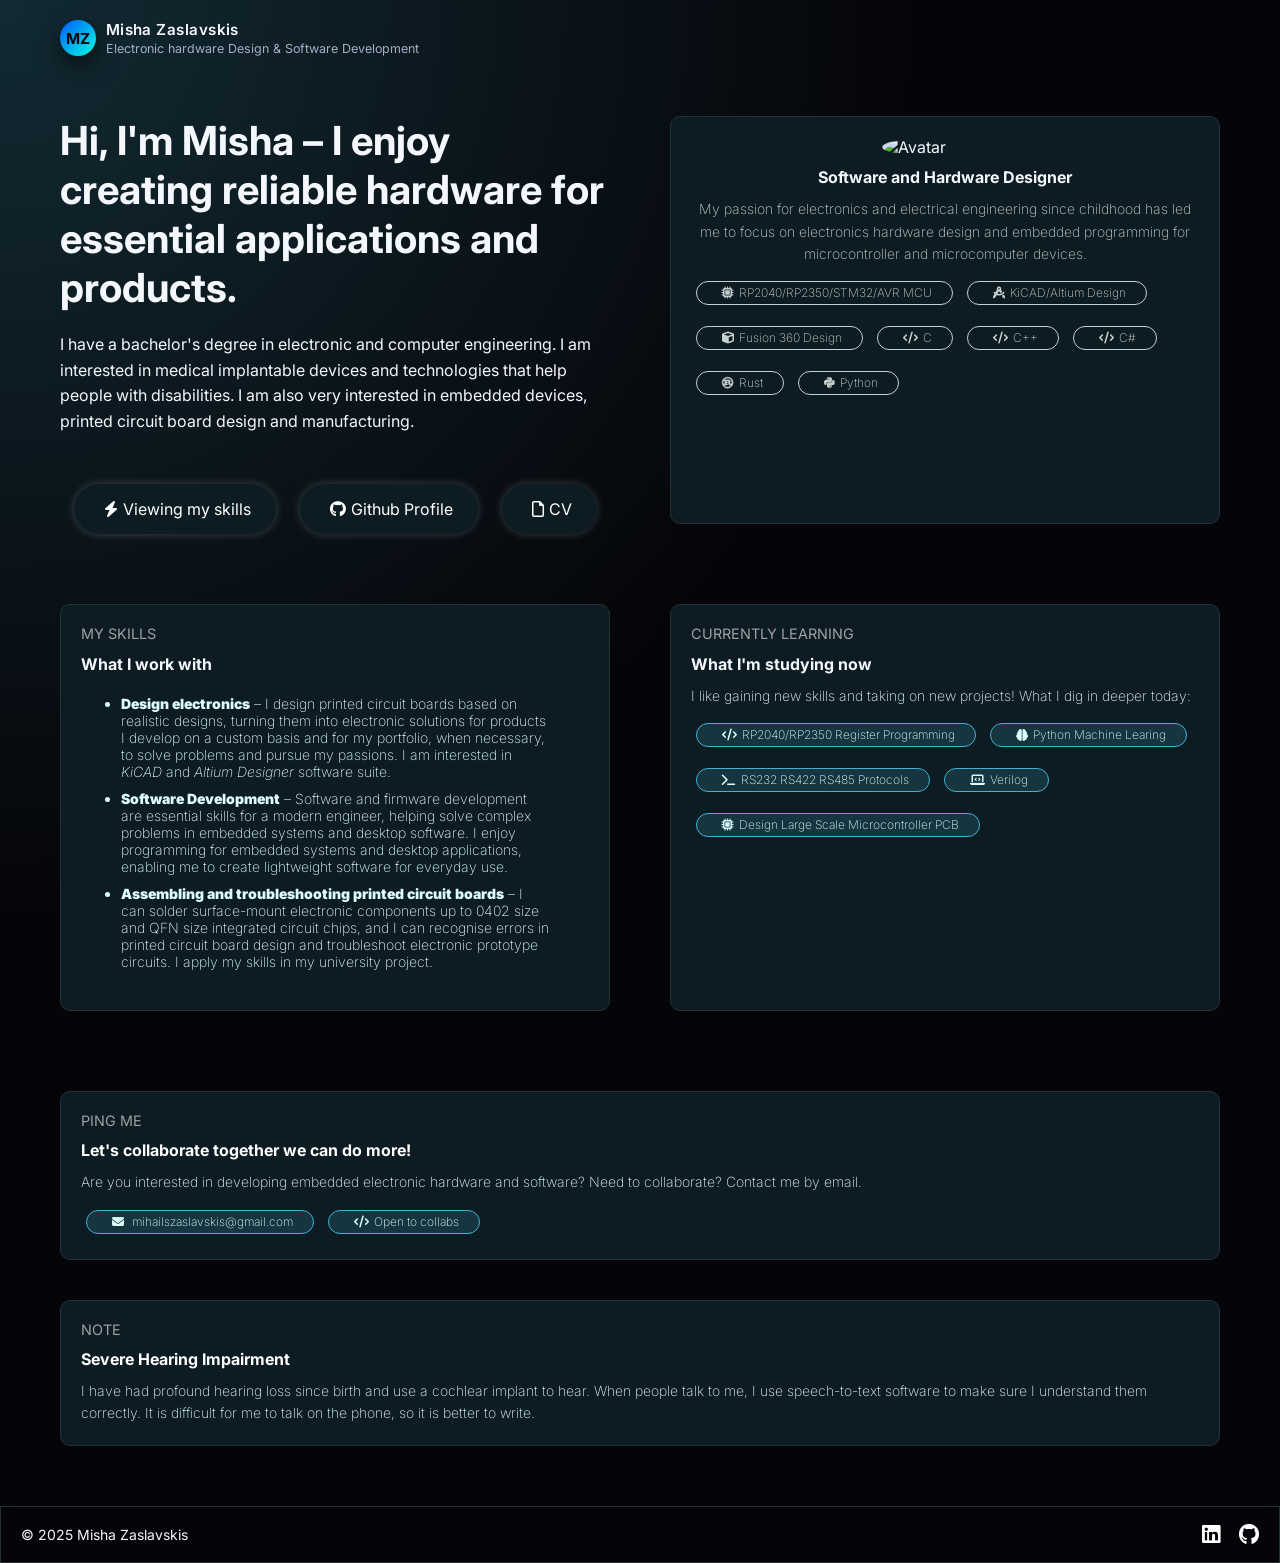
==== index.html @ 51d78afe "Add files via upload" ====
<!DOCTYPE html>
<html lang="en">

<head>
  <meta charset="UTF-8">
  <meta name="viewport" content="width=device-width, initial-scale=1.0">
  <title>Misha Zaslavskis</title>
  <!-- Font Awesome CDN -->
  <link rel="stylesheet" href="https://cdnjs.cloudflare.com/ajax/libs/font-awesome/6.5.0/css/all.min.css">
  <!-- Google Font -->
  <link href="https://fonts.googleapis.com/css2?family=Inter:wght@300;400;500;600;700&display=swap" rel="stylesheet">
  <link rel="stylesheet" href="style.css">
</head>

<body>
  <div class="page">
    <div class="container">
      <!-- Top bar -->
      <header class="site-header">
        <div class="logo">
          <div class="logo-mark">MZ</div>
          <div class="logo-text">
            <span>Misha Zaslavskis</span>
            <span>Electronic hardware Design & Software Development</span>
          </div>
        </div>
      </header>
      <div class="upper_container">
        <div class="left-column">
          <main>
            <h1>Hi, I'm <strong>Misha</strong> – I enjoy creating reliable hardware for essential applications and
              products.</h1>
            <p>I have a bachelor's degree in electronic and computer engineering. I am interested in medical implantable
              devices and technologies that help people with disabilities. I am also very interested in embedded
              devices,
              printed circuit board design and manufacturing.</p>
          </main>
          <!--Nagivation Menu -->
          <nav>
            <ul>
              <li><a href="#skills"><i class="fa-solid fa-bolt"></i>Viewing my skills</a></li>
              <li><a href="https://github.com/misha-dig"><i class="fab fa-github"></i>Github Profile</a></li>
              <li><a href="#"><i class="fa-regular fa-file"></i>CV</a></li>
            </ul>
          </nav>
        </div>
        <article class="article-avatar">
          <img
            src="https://avatars.githubusercontent.com/u/55639759?s=400&u=523f880bba8e00ef329e0bef3d52161409eb1dfb&v=4"
            alt="Avatar">
          <h2>Software and Hardware Designer</h2>
          <p>My passion for electronics and electrical engineering since childhood has led me to focus on electronics
            hardware design and embedded programming for microcontroller and microcomputer devices. </p>
          <span class="oval-tag-avatar">
            <p><i class="fa-solid fa-microchip"></i>RP2040/RP2350/STM32/AVR MCU</p>
          </span>
          <span class="oval-tag-avatar">
            <p><i class="fa-solid fa-compass-drafting"></i>KiCAD/Altium Design</p>
          </span>
          <span class="oval-tag-avatar">
            <p><i class="fa-solid fa-cube"></i>Fusion 360 Design</p>
          </span>
          <span class="oval-tag-avatar">
            <p><i class="fa-solid fa-code"></i>C</p>
          </span>
          <span class="oval-tag-avatar">
            <p><i class="fa-solid fa-code"></i>C++</p>
          </span>
          <span class="oval-tag-avatar">
            <p><i class="fa-solid fa-code"></i>C#</p>
          </span>
          <span class="oval-tag-avatar">
            <p><i class="fa-brands fa-rust"></i>Rust</p>
          </span>
          <span class="oval-tag-avatar">
            <p><i class="fa-brands fa-python"></i>Python</p>
          </span>
        </article>
      </div>
      <div class="lower_container">
        <!--Skills-->
        <article class="article1" id="skills">
          <h3>MY SKILLS</h3>
          <h2>What I work with</h2>
          <ul>
            <li><strong>Design electronics</strong> – I design printed circuit boards based on realistic designs,
              turning them into electronic solutions for products I develop on a custom basis and for my portfolio,
              when necessary, to solve problems and pursue my passions. I am interested in <em>KiCAD</em> and
              <em>Altium Designer</em> software suite.
            </li>
            <li><strong>Software Development</strong> – Software and firmware development are essential skills for a
              modern engineer, helping solve complex problems in embedded systems and desktop software. I enjoy
              programming for embedded systems and desktop applications, enabling me to create lightweight software
              for everyday use.</li>
            <li><strong>Assembling and troubleshooting printed circuit boards</strong> – I can solder surface-mount
              electronic components up to 0402 size and QFN size integrated circuit chips, and I can recognise errors
              in printed circuit board design and troubleshoot electronic prototype circuits. I apply my skills in my
              university project.</li>
          </ul>
        </article>
        <!--Current learning-->
        <article class="article2">
          <h3>CURRENTLY LEARNING</h3>
          <h2>What I'm studying now</h2>
          <p>I like gaining new skills and taking on new projects! What I dig in deeper today: </p>
          <span class="oval-tag">
            <p><i class="fa-solid fa-code"></i>RP2040/RP2350 Register Programming</p>
          </span>
          <span class="oval-tag">
            <p><i class="fa-solid fa-brain"></i>Python Machine Learing</p>
          </span>
          <span class="oval-tag">
            <p><i class="fa-solid fa-terminal"></i>RS232 RS422 RS485 Protocols</p>
          </span>
          <span class="oval-tag">
            <p><i class="fa-solid fa-laptop-code"></i>Verilog</p>
          </span>
          <span class="oval-tag">
            <p><i class="fa-solid fa-microchip"></i>Design Large Scale Microcontroller PCB</p>
          </span>
        </article>
        </div>
      <div class="grid-container">
        <!--Contacts-->
        <article class="article3" id="contact">
          <h3>PING ME</h3>
          <h2>Let's collaborate together we can do more!</h2>
          <p>Are you interested in developing embedded electronic hardware and software? Need to collaborate? Contact
            me by email.</p>
          <span class="oval-tag">
            <p><i class="fa-solid fa-envelope"></i> mihailszaslavskis@gmail.com</p>
          </span>
          <span class="oval-tag">
            <p><i class="fa-solid fa-code"></i>Open to collabs</p>
          </span>
        </article>
        <!--Note severe hearing impairment-->
        <article class="article4">
          <h3>NOTE</h3>
          <h2>Severe Hearing Impairment</h2>
          <p>I have had profound hearing loss since birth and use a cochlear implant to hear. When people talk to me,
            I use speech-to-text software to make sure I understand them correctly. It is difficult for me to talk on
            the phone, so it is better to write.</p>
        </article>
      </div>
    </div>
    <footer>
      <div>&copy; 2025 Misha Zaslavskis</div>
      <div>
        <a href="https://www.linkedin.com/in/mihails-zaslavskis-322196267" target="_blank"><i
            class="fab fa-linkedin"></i></a>
        <a href="https://github.com/misha-dig" target="_blank"><i class="fab fa-github"></i></a>
      </div>
    </footer>
  </div>
</body>

</html>
---- style.css ----
:root {
        --bg: #050509;
        --bg-elevated: #0e1017;
        --bg-soft: #151823;
        --accent: #4f8cff;
        --accent-soft: rgba(79, 140, 255, 0.12);
        --text: #f5f7ff;
        --muted: #a5aec4;
        --border-subtle: rgba(255, 255, 255, 0.08);
        --shadow-soft: 0 18px 45px rgba(0, 0, 0, 0.55);
        --radius-lg: 18px;
        --radius-pill: 999px;
    }

    * {
        box-sizing: border-box;
        margin: 0;
        padding: 0;
    }

    p {
        font-size: 14px;
        line-height: 1.6;
    }

    body {
        font-family: "Inter", system-ui, -apple-system, BlinkMacSystemFont, "Segoe UI", sans-serif;
        background: radial-gradient(circle at top left, #122a33 0, #050509 45%, #050509 100%);
        color: var(--text);
        min-height: 100vh;
        display: flex;
        flex-direction: column;
    }

    main h1 {
        font-size: 2.5em;
    }

    main p {
        padding-top: 20px;
        font-size: 16px;
    }

    header {
        padding-left: 40px;
        padding-bottom: 20px;
        text-align: left;
    }

    header h1 {
        margin: 0;
        font-size: 1em;
        padding-bottom: 25px;
        padding-top: 25px;
    }

    header h2.subtitle {
        margin: 5px 0 0;
        font-size: 1.2em;
        font-weight: normal;
        color: #aaa;
        padding-top: 5px;
    }

    header i {
        margin-right: 10px;
        color: grey;
    }

    .logo {
        display: flex;
        align-items: center;
        gap: 0.6rem;
    }

    .logo-mark {
        width: 36px;
        height: 36px;
        border-radius: 50%;
        background: linear-gradient(135deg, #0059ff, #00ffdd);
        display: flex;
        align-items: center;
        justify-content: center;
        font-weight: 700;
        font-size: 0.95rem;
        color: #050509;
        box-shadow: 0 10px 25px rgba(0, 0, 0, 0.6);
    }

    .logo-text {
        display: flex;
        flex-direction: column;
        gap: 0.1rem;
    }

    .logo-text span:first-child {
        font-weight: 600;
        letter-spacing: 0.03em;
        font-size: 0.95rem;
    }

    .logo-text span:last-child {
        font-size: 0.78rem;
        color: var(--muted);
    }

    .oval-tag {
        display: inline-block;
        padding: 0px 20px;
        border: 1px solid #41b1d6;
        border-radius: 25px;
        background-color: #16353f;
        color: white;
        margin: 5px;
        margin-top: 1.0rem;
    }

    .oval-tag p {
        color: #dcfcfd;
        font-size: 12px;
    }

    .oval-tag p i {
        color: #dcfcfd;
        padding: 5px;
    }

    nav {
        padding: 10px;
        text-align: center;
    }

    nav ul {
        list-style-type: none;
        margin: 0;
        padding: 0;
    }

    nav ul li {
        display: inline-block;
        margin: 0 10px;
    }

    nav ul li a {
        display: inline-block;
        padding: 12px 25px;
        border-radius: 25px;
        background-color: #0c1c22;
        color: white;
        text-decoration: none;
        transition: background-color 0.3s, color 0.3s, transform 0.2s ease-in-out;
        box-shadow: 0 0 10px rgba(255, 255, 255, 0.2);
    }

    nav ul li a:hover {
        background-color: #0ccfb5;
        color: #000;
        transform: scale(1.1);
        box-shadow: 0 0 20px #0ccfb5, 0 0 40px #0ccfb5;
    }

    nav ul li a i {
        color: white;
        padding: 5px;
    }

    main {
        flex: 1;
        padding: 20px;
    }

    .grid-container article {
        border: 1px solid #253233;
        border-radius: 10px;
        padding: 20px;
        margin: 40px;
        background-color: #0c1c22;
        color: white;
    }

    article h3 {
        color: #9fa1a7;
        font-size: 0.9rem;
        font-weight: normal;
        margin-bottom: 0.7rem;

    }

    article h2 {
        font-size: 1.0rem;
        margin-bottom: 0.7rem;
    }

    article ul {
        list-style-type: disc;
        margin: 0;
        padding: 10px 40px;
        color: #dcfcfd;
        font-size: 14px;
        font-weight: 200;
    }

    article p {
        color: #dcfcfd;
        font-weight: 200;
        font-size: 14px;
    }

    article li {
        margin-bottom: 10px;
    }

    .article-avatar {
        flex: 1;
        border: 1px solid #253233;
        border-radius: 10px;
        padding: 20px;
        margin: 20px;
        background-color: #0c1c22;
    }

    .article-avatar img {
        border-radius: 50%;
        display: block;
        margin-left: auto;
        margin-right: auto;
        width: 25%;
    }

    .article-avatar h2 {
        text-align: center;
        margin-top: 10px;
    }

    .article-avatar p {
        text-align: center;
        color: #c7cfcf;
    }

    .oval-tag-avatar {
        display: inline-block;
        padding: 0px 20px;
        border: 1px solid #c7cfcf;
        border-radius: 25px;
        background-color: #0c1c22;
        color: white;
        margin: 5px;
        margin-top: 1.0rem;

    }

    .oval-tag-avatar p {
        color: #c7cfcf;
        font-size: 12px;
    }

    .oval-tag-avatar p i {
        color: #c7cfcf;
        padding: 5px;
    }

    footer {
        padding: 15px 20px;
        display: flex;
        justify-content: space-between;
        align-items: center;
        font-size: 14px;
        border: 1px solid #253233;
    }

    footer a {
        color: white;
        margin-left: 15px;
        text-decoration: none;
        font-size: 1.5em;
    }

    footer a:hover {
        color: grey;
    }

    footer a:hover i {
        color: grey;
    }

    .container {
        max-width: 1300px;
        min-width: 1100px;
        margin: 0 auto;
        padding: 20px;
        box-shadow: 0 4px 12px rgba(0, 0, 0, 0.1);
    }

    .newcotainer {
        flex: 1;
        padding: 20px;
    }

    .article1 strong {
        font-weight: 900;
    }

    .article1 {
        flex: 1;
        border: 1px solid #253233;
        border-radius: 10px;
        padding: 20px;
        margin: 20px;
        background-color: #0c1c22;
    }

    .article2 {
        flex: 1;
        border: 1px solid #253233;
        border-radius: 10px;
        padding: 20px;
        margin: 20px;
        background-color: #0c1c22;
    }

    .upper_container {
        display: grid;
        grid-template-columns: 1fr 1fr;
        gap: 20px;
        padding: 20px;
    }

    .lower_container {
        display: flex;
        gap: 20px;
        padding: 20px;
    }

    .left-column {
        display: flex;
        flex-direction: column;
        gap: 20px;
    }
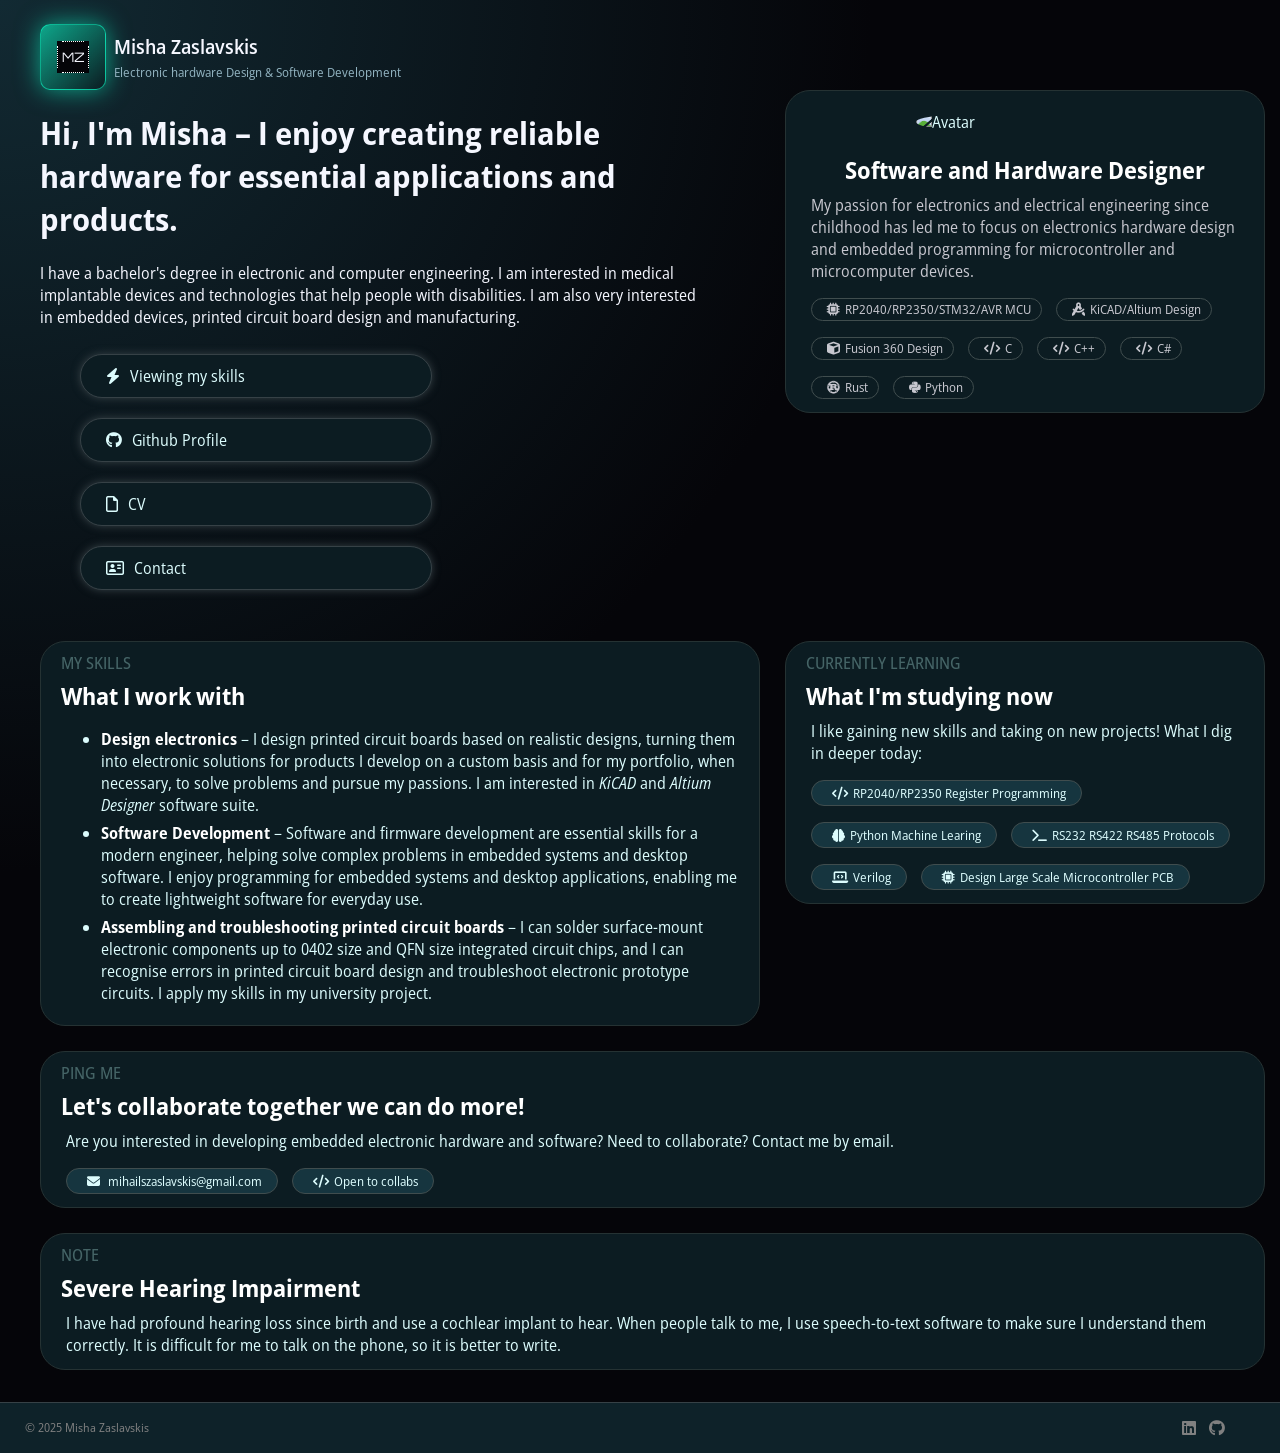
==== commit 572631d4: "Add files via upload" ====
--- a/index.html
+++ b/index.html
@@ -8,42 +8,49 @@
   <!-- Font Awesome CDN -->
   <link rel="stylesheet" href="https://cdnjs.cloudflare.com/ajax/libs/font-awesome/6.5.0/css/all.min.css">
   <!-- Google Font -->
-  <link href="https://fonts.googleapis.com/css2?family=Inter:wght@300;400;500;600;700&display=swap" rel="stylesheet">
+  <link rel="preconnect" href="https://fonts.googleapis.com">
+  <link rel="preconnect" href="https://fonts.gstatic.com" crossorigin>
+  <link
+    href="https://fonts.googleapis.com/css2?family=Noto+Sans:ital,wdth,wght@0,62.5..100,100..900;1,62.5..100,100..900&family=Open+Sans:ital,wdth,wght@0,75..100,300..800;1,75..100,300..800&family=Orbitron:wght@400..900&display=swap"
+    rel="stylesheet">
   <link rel="stylesheet" href="style.css">
 </head>
 
 <body>
   <div class="page">
-    <div class="container">
-      <!-- Top bar -->
-      <header class="site-header">
-        <div class="logo">
-          <div class="logo-mark">MZ</div>
-          <div class="logo-text">
-            <span>Misha Zaslavskis</span>
-            <span>Electronic hardware Design & Software Development</span>
+    <header class="site-header">
+      <div class="logo">
+        <div class="pcb-mark">
+          <div class="chip-mark">
+            <div class="name-tag">MZ</div>
           </div>
         </div>
-      </header>
-      <div class="upper_container">
-        <div class="left-column">
-          <main>
-            <h1>Hi, I'm <strong>Misha</strong> – I enjoy creating reliable hardware for essential applications and
-              products.</h1>
-            <p>I have a bachelor's degree in electronic and computer engineering. I am interested in medical implantable
-              devices and technologies that help people with disabilities. I am also very interested in embedded
-              devices,
-              printed circuit board design and manufacturing.</p>
-          </main>
-          <!--Nagivation Menu -->
-          <nav>
-            <ul>
-              <li><a href="#skills"><i class="fa-solid fa-bolt"></i>Viewing my skills</a></li>
-              <li><a href="https://github.com/misha-dig"><i class="fab fa-github"></i>Github Profile</a></li>
-              <li><a href="#"><i class="fa-regular fa-file"></i>CV</a></li>
-            </ul>
-          </nav>
+        <div class="logo-text">
+          <div class="name">Misha Zaslavskis</div>
+          <div class="who">Electronic hardware Design & Software Development</div>
         </div>
+      </div>
+    </header>
+
+    <div class="grid">
+      <!--Main Content-->
+      <main>
+        <h1>Hi, I'm <strong>Misha</strong> &#x2013; I enjoy creating reliable hardware for essential applications and
+          products.</h1>
+        <p>I have a bachelor's degree in electronic and computer engineering. I am interested in medical implantable
+          devices and technologies that help people with disabilities. I am also very interested in embedded
+          devices, printed circuit board design and manufacturing.</p>
+        <!--Nagivation Menu -->
+        <nav>
+          <ul>
+            <li><a href="#skills"><i class="fa-solid fa-bolt"></i>Viewing my skills</a></li>
+            <li><a href="https://github.com/misha-dig"><i class="fab fa-github"></i>Github Profile</a></li>
+            <li><a href="CVMihailsZaslavskis.pdf"><i class="fa-regular fa-file"></i>CV</a></li>
+            <li><a href="mailto:mihailszaslavskis@gmail.com"><i class="fa-regular fa-address-card"></i>Contact</a></li>
+          </ul>
+        </nav>
+      </main>
+      <section class="item-2">
         <article class="article-avatar">
           <img
             src="https://avatars.githubusercontent.com/u/55639759?s=400&u=523f880bba8e00ef329e0bef3d52161409eb1dfb&v=4"
@@ -76,9 +83,8 @@
             <p><i class="fa-brands fa-python"></i>Python</p>
           </span>
         </article>
-      </div>
-      <div class="lower_container">
-        <!--Skills-->
+      </section>
+      <section class="item-3"><!--Skills-->
         <article class="article1" id="skills">
           <h3>MY SKILLS</h3>
           <h2>What I work with</h2>
@@ -98,7 +104,8 @@
               university project.</li>
           </ul>
         </article>
-        <!--Current learning-->
+      </section>
+      <section class="item-4"><!--Current learning-->
         <article class="article2">
           <h3>CURRENTLY LEARNING</h3>
           <h2>What I'm studying now</h2>
@@ -119,22 +126,25 @@
             <p><i class="fa-solid fa-microchip"></i>Design Large Scale Microcontroller PCB</p>
           </span>
         </article>
-        </div>
-      <div class="grid-container">
-        <!--Contacts-->
+      </section>
+      <section class="item-5"><!--Contacts-->
         <article class="article3" id="contact">
           <h3>PING ME</h3>
           <h2>Let's collaborate together we can do more!</h2>
           <p>Are you interested in developing embedded electronic hardware and software? Need to collaborate? Contact
             me by email.</p>
           <span class="oval-tag">
-            <p><i class="fa-solid fa-envelope"></i> mihailszaslavskis@gmail.com</p>
+            <p>
+              <i class="fa-solid fa-envelope"></i>
+              <a href="mailto:mihailszaslavskis@gmail.com">mihailszaslavskis@gmail.com</a>
+            </p>
           </span>
           <span class="oval-tag">
             <p><i class="fa-solid fa-code"></i>Open to collabs</p>
           </span>
         </article>
-        <!--Note severe hearing impairment-->
+      </section>
+      <section class="item-6"><!--Note severe hearing impairment-->
         <article class="article4">
           <h3>NOTE</h3>
           <h2>Severe Hearing Impairment</h2>
@@ -142,17 +152,17 @@
             I use speech-to-text software to make sure I understand them correctly. It is difficult for me to talk on
             the phone, so it is better to write.</p>
         </article>
-      </div>
+      </section>
     </div>
-    <footer>
-      <div>&copy; 2025 Misha Zaslavskis</div>
-      <div>
-        <a href="https://www.linkedin.com/in/mihails-zaslavskis-322196267" target="_blank"><i
-            class="fab fa-linkedin"></i></a>
-        <a href="https://github.com/misha-dig" target="_blank"><i class="fab fa-github"></i></a>
-      </div>
-    </footer>
   </div>
+  <footer>
+    <div class="left">&copy; 2025 Misha Zaslavskis</div>
+    <div class="right">
+      <a href="https://www.linkedin.com/in/mihails-zaslavskis-322196267" target="_blank"><i
+          class="fab fa-linkedin"></i></a>
+      <a href="https://github.com/misha-dig" target="_blank"><i class="fab fa-github"></i></a>
+    </div>
+  </footer>
 </body>
 
 </html>
--- a/style.css
+++ b/style.css
@@ -1,338 +1,293 @@
-    :root {
-        --bg: #050509;
-        --bg-elevated: #0e1017;
-        --bg-soft: #151823;
-        --accent: #4f8cff;
-        --accent-soft: rgba(79, 140, 255, 0.12);
-        --text: #f5f7ff;
-        --muted: #a5aec4;
-        --border-subtle: rgba(255, 255, 255, 0.08);
-        --shadow-soft: 0 18px 45px rgba(0, 0, 0, 0.55);
-        --radius-lg: 18px;
-        --radius-pill: 999px;
-    }
-
-    * {
-        box-sizing: border-box;
-        margin: 0;
-        padding: 0;
-    }
-
-    p {
-        font-size: 14px;
-        line-height: 1.6;
-    }
-
-    body {
-        font-family: "Inter", system-ui, -apple-system, BlinkMacSystemFont, "Segoe UI", sans-serif;
-        background: radial-gradient(circle at top left, #122a33 0, #050509 45%, #050509 100%);
-        color: var(--text);
-        min-height: 100vh;
-        display: flex;
-        flex-direction: column;
-    }
-
-    main h1 {
-        font-size: 2.5em;
-    }
-
-    main p {
-        padding-top: 20px;
-        font-size: 16px;
-    }
-
-    header {
-        padding-left: 40px;
-        padding-bottom: 20px;
-        text-align: left;
-    }
-
-    header h1 {
-        margin: 0;
-        font-size: 1em;
-        padding-bottom: 25px;
-        padding-top: 25px;
-    }
-
-    header h2.subtitle {
-        margin: 5px 0 0;
-        font-size: 1.2em;
-        font-weight: normal;
-        color: #aaa;
-        padding-top: 5px;
-    }
-
-    header i {
-        margin-right: 10px;
-        color: grey;
-    }
-
-    .logo {
-        display: flex;
-        align-items: center;
-        gap: 0.6rem;
-    }
-
-    .logo-mark {
-        width: 36px;
-        height: 36px;
-        border-radius: 50%;
-        background: linear-gradient(135deg, #0059ff, #00ffdd);
-        display: flex;
-        align-items: center;
-        justify-content: center;
-        font-weight: 700;
-        font-size: 0.95rem;
-        color: #050509;
-        box-shadow: 0 10px 25px rgba(0, 0, 0, 0.6);
-    }
-
-    .logo-text {
-        display: flex;
-        flex-direction: column;
-        gap: 0.1rem;
-    }
-
-    .logo-text span:first-child {
-        font-weight: 600;
-        letter-spacing: 0.03em;
-        font-size: 0.95rem;
-    }
-
-    .logo-text span:last-child {
-        font-size: 0.78rem;
-        color: var(--muted);
-    }
-
-    .oval-tag {
-        display: inline-block;
-        padding: 0px 20px;
-        border: 1px solid #41b1d6;
-        border-radius: 25px;
-        background-color: #16353f;
-        color: white;
-        margin: 5px;
-        margin-top: 1.0rem;
-    }
-
-    .oval-tag p {
-        color: #dcfcfd;
-        font-size: 12px;
-    }
-
-    .oval-tag p i {
-        color: #dcfcfd;
-        padding: 5px;
-    }
-
-    nav {
-        padding: 10px;
-        text-align: center;
-    }
-
-    nav ul {
-        list-style-type: none;
-        margin: 0;
-        padding: 0;
-    }
-
-    nav ul li {
-        display: inline-block;
-        margin: 0 10px;
-    }
-
-    nav ul li a {
-        display: inline-block;
-        padding: 12px 25px;
-        border-radius: 25px;
-        background-color: #0c1c22;
-        color: white;
-        text-decoration: none;
-        transition: background-color 0.3s, color 0.3s, transform 0.2s ease-in-out;
-        box-shadow: 0 0 10px rgba(255, 255, 255, 0.2);
-    }
-
-    nav ul li a:hover {
-        background-color: #0ccfb5;
-        color: #000;
-        transform: scale(1.1);
-        box-shadow: 0 0 20px #0ccfb5, 0 0 40px #0ccfb5;
-    }
-
-    nav ul li a i {
-        color: white;
-        padding: 5px;
-    }
-
-    main {
-        flex: 1;
-        padding: 20px;
-    }
-
-    .grid-container article {
-        border: 1px solid #253233;
-        border-radius: 10px;
-        padding: 20px;
-        margin: 40px;
-        background-color: #0c1c22;
-        color: white;
-    }
-
-    article h3 {
-        color: #9fa1a7;
-        font-size: 0.9rem;
-        font-weight: normal;
-        margin-bottom: 0.7rem;
-
-    }
-
-    article h2 {
-        font-size: 1.0rem;
-        margin-bottom: 0.7rem;
-    }
-
-    article ul {
-        list-style-type: disc;
-        margin: 0;
-        padding: 10px 40px;
-        color: #dcfcfd;
-        font-size: 14px;
-        font-weight: 200;
-    }
-
-    article p {
-        color: #dcfcfd;
-        font-weight: 200;
-        font-size: 14px;
-    }
-
-    article li {
-        margin-bottom: 10px;
-    }
-
-    .article-avatar {
-        flex: 1;
-        border: 1px solid #253233;
-        border-radius: 10px;
-        padding: 20px;
-        margin: 20px;
-        background-color: #0c1c22;
-    }
-
-    .article-avatar img {
-        border-radius: 50%;
-        display: block;
-        margin-left: auto;
-        margin-right: auto;
-        width: 25%;
-    }
-
-    .article-avatar h2 {
-        text-align: center;
-        margin-top: 10px;
-    }
-
-    .article-avatar p {
-        text-align: center;
-        color: #c7cfcf;
-    }
-
-    .oval-tag-avatar {
-        display: inline-block;
-        padding: 0px 20px;
-        border: 1px solid #c7cfcf;
-        border-radius: 25px;
-        background-color: #0c1c22;
-        color: white;
-        margin: 5px;
-        margin-top: 1.0rem;
-
-    }
-
-    .oval-tag-avatar p {
-        color: #c7cfcf;
-        font-size: 12px;
-    }
-
-    .oval-tag-avatar p i {
-        color: #c7cfcf;
-        padding: 5px;
-    }
-
-    footer {
-        padding: 15px 20px;
-        display: flex;
-        justify-content: space-between;
-        align-items: center;
-        font-size: 14px;
-        border: 1px solid #253233;
-    }
-
-    footer a {
-        color: white;
-        margin-left: 15px;
-        text-decoration: none;
-        font-size: 1.5em;
-    }
-
-    footer a:hover {
-        color: grey;
-    }
-
-    footer a:hover i {
-        color: grey;
-    }
-
-    .container {
-        max-width: 1300px;
-        min-width: 1100px;
-        margin: 0 auto;
-        padding: 20px;
-        box-shadow: 0 4px 12px rgba(0, 0, 0, 0.1);
-    }
-
-    .newcotainer {
-        flex: 1;
-        padding: 20px;
-    }
-
-    .article1 strong {
-        font-weight: 900;
-    }
-
-    .article1 {
-        flex: 1;
-        border: 1px solid #253233;
-        border-radius: 10px;
-        padding: 20px;
-        margin: 20px;
-        background-color: #0c1c22;
-    }
-
-    .article2 {
-        flex: 1;
-        border: 1px solid #253233;
-        border-radius: 10px;
-        padding: 20px;
-        margin: 20px;
-        background-color: #0c1c22;
-    }
-
-    .upper_container {
-        display: grid;
-        grid-template-columns: 1fr 1fr;
-        gap: 20px;
-        padding: 20px;
-    }
-
-    .lower_container {
-        display: flex;
-        gap: 20px;
-        padding: 20px;
-    }
-
-    .left-column {
-        display: flex;
-        flex-direction: column;
-        gap: 20px;
-    }+body {
+    background: radial-gradient(circle at top left, #122a33 0, #050509 45%, #050509 100%);
+    color: #F5f7ff;
+    margin: 0px auto;
+
+
+    font-family: "Open Sans", sans-serif;
+    font-optical-sizing: auto;
+    font-weight: 400;
+    font-style: normal;
+    font-variation-settings: "wdth" 90;
+
+    min-height: 100vh;
+    -webkit-font-smoothing: antialiased;
+    -moz-osx-font-smoothing: grayscale;
+}
+
+/* Main page Section*/
+.page {
+    min-width: 1000px;
+    max-width: 1200px;
+    margin: 0 auto;
+    padding: 1.5em 0em 2em;
+}
+
+main {
+    margin-right: 60px;
+}
+
+/* Logo Section*/
+.logo {
+    display: flex;
+    align-items: center;
+    gap: 8px;
+}
+
+.pcb-mark {
+    border: 1px solid #0cfac69a;
+    border-radius: 10px;
+
+    width: 64px;
+    height: 64px;
+    background: linear-gradient(135deg, #0cfac69a, #0c1c22);
+    box-shadow: 0px 0px 25px #0cfac69a;
+
+    text-align: center;
+    align-items: center;
+    justify-content: center;
+    display: flex;
+}
+
+.chip-mark {
+    background: #050509;
+    width: 32px;
+    height: 32px;
+
+    display: flex;
+    align-items: center;
+    justify-content: center;
+
+    position: relative;
+}
+
+.chip-mark::after,
+.chip-mark::before {
+    content: "";
+    position: absolute;
+    pointer-events: none;
+    border: 1px dotted white;
+}
+
+.chip-mark::after
+{
+    left: 5px;
+    right: 5px;
+    top: 0;
+    bottom: 0;
+    border-left: none;
+    border-right: none;
+}
+.chip-mark::before {
+  top: 5px;
+  bottom: 5px;
+  left: 0;
+  right: 0;
+  border-top: none;
+  border-bottom: none;
+}
+
+.chip-mark .name-tag {
+    font-family: "Orbitron", sans-serif;
+    font-optical-sizing: auto;
+    font-weight: 400;
+    font-style: normal;
+    font-size: 13px;
+}
+
+.logo-text {
+    display: flex;
+    flex-direction: column;
+    gap: 3px;
+}
+
+.logo-text .name {
+    font-size: 1.25rem;
+    font-weight: 600;
+}
+
+.logo-text .who {
+    font-size: 0.8rem;
+    color: #90b1be;
+}
+
+/* Navigation Menu */
+nav ul li {
+    display: flex;
+    padding: 0px 0px;
+}
+
+nav ul li a {
+    color: #dcfcfd;
+    text-decoration-line: none;
+    border: 1px solid #364146;
+    background-color: #0c1c22;
+    padding: 10px 25px;
+    margin: 10px 0px;
+    border-radius: 50px;
+    box-shadow: 0px 0px 8px #364146;
+    width: 300px;
+}
+
+nav ul li a i {
+    margin-right: 10px;
+}
+
+nav ul li a:hover {
+    background-color: #1bcee6;
+    box-shadow: 0px 0px 20px #00ffdd;
+    border: 1px solid #1bcee6;
+    color: black;
+}
+
+/* Article Section */
+article {
+    background-color: #0c1c22;
+    border: 1px solid grey;
+    border-color: #253233;
+    border-radius: 25px;
+    padding: 5px 20px;
+    color: #dcfcfd;
+}
+
+article h2 {
+    color: white;
+    margin: 5px 0px;
+}
+
+article h3 {
+    color: rgb(69, 100, 102);
+    font-weight: 500;
+    font-size: 16px;
+    margin: 5px 0px;
+}
+
+article p {
+    margin: 8px 5px;
+}
+
+article ul li {
+    margin: 6px 0px;
+}
+
+article ul li strong {
+    color: white;
+}
+
+article .oval-tag p {
+    border: 1px solid #404d4e;
+    border-radius: 50px;
+    display: inline-block;
+    text-align: center;
+    padding: 3px 15px;
+    background-color: #16353f;
+    font-size: 13px;
+}
+
+article .oval-tag i {
+    padding: 2px 5px;
+}
+
+/* Email links adjusment */
+.article3 .oval-tag a {
+    text-decoration-line: none;
+    color: #dcfcfd;
+}
+
+/* Avatar Section */
+.article-avatar p {
+    color: #c7c7cf;
+}
+.article-avatar h2 {
+    text-align: center;
+}
+.article-avatar img {
+    border-radius: 50%;
+    display: block;
+    margin-left: auto;
+    margin-right: auto;
+    width: 50%;
+    padding: 15px 0px;
+}
+
+.article-avatar .oval-tag-avatar p {
+    border: 1px solid #404d4e;
+    border-radius: 50px;
+    text-align: center;
+    color: #c7c7cf;
+    padding: 1px 10px;
+    display: inline-block;
+    font-size: 13px;
+}
+
+.article-avatar .oval-tag-avatar i {
+    padding: 3px 5px;
+}
+
+/* Footer Section */
+footer {
+    left: 0;
+    bottom: 0;
+    background-color: #0e2229;
+    font-size: 0.75rem;
+    color: grey;
+    display: flex;
+    justify-content: space-between;
+    align-items: center;
+    border-top: 1px solid #364146;
+    height: 50px;
+}
+
+footer a {
+    color: grey;
+    padding: 0 5px;
+    font-size: 16px;
+}
+
+footer .right {
+    padding: 0 50px;
+}
+
+footer .left {
+    padding: 0 25px;
+}
+
+.grid {
+    display: grid;
+    grid-template-columns: 1fr 1fr;
+    grid-template-columns: 60% 40%;
+    grid-template-rows: auto auto auto;
+    gap: 25px;
+    max-width: 100%;
+}
+
+main {
+    grid-column: 1;
+    grid-row: 1;
+}
+
+.item-2 {
+    grid-column: 2;
+    grid-row: 1;
+}
+
+.item-3 {
+    grid-column: 1;
+    grid-row: 2;
+}
+
+.item-4 {
+    grid-column: 2;
+    grid-row: 2;
+}
+
+.item-5 {
+    grid-column: 1 /span 2;
+    grid-row: 3;
+}
+
+.item-6 {
+    grid-column: 1 /span 2;
+    grid-row: 4;
+    
+}
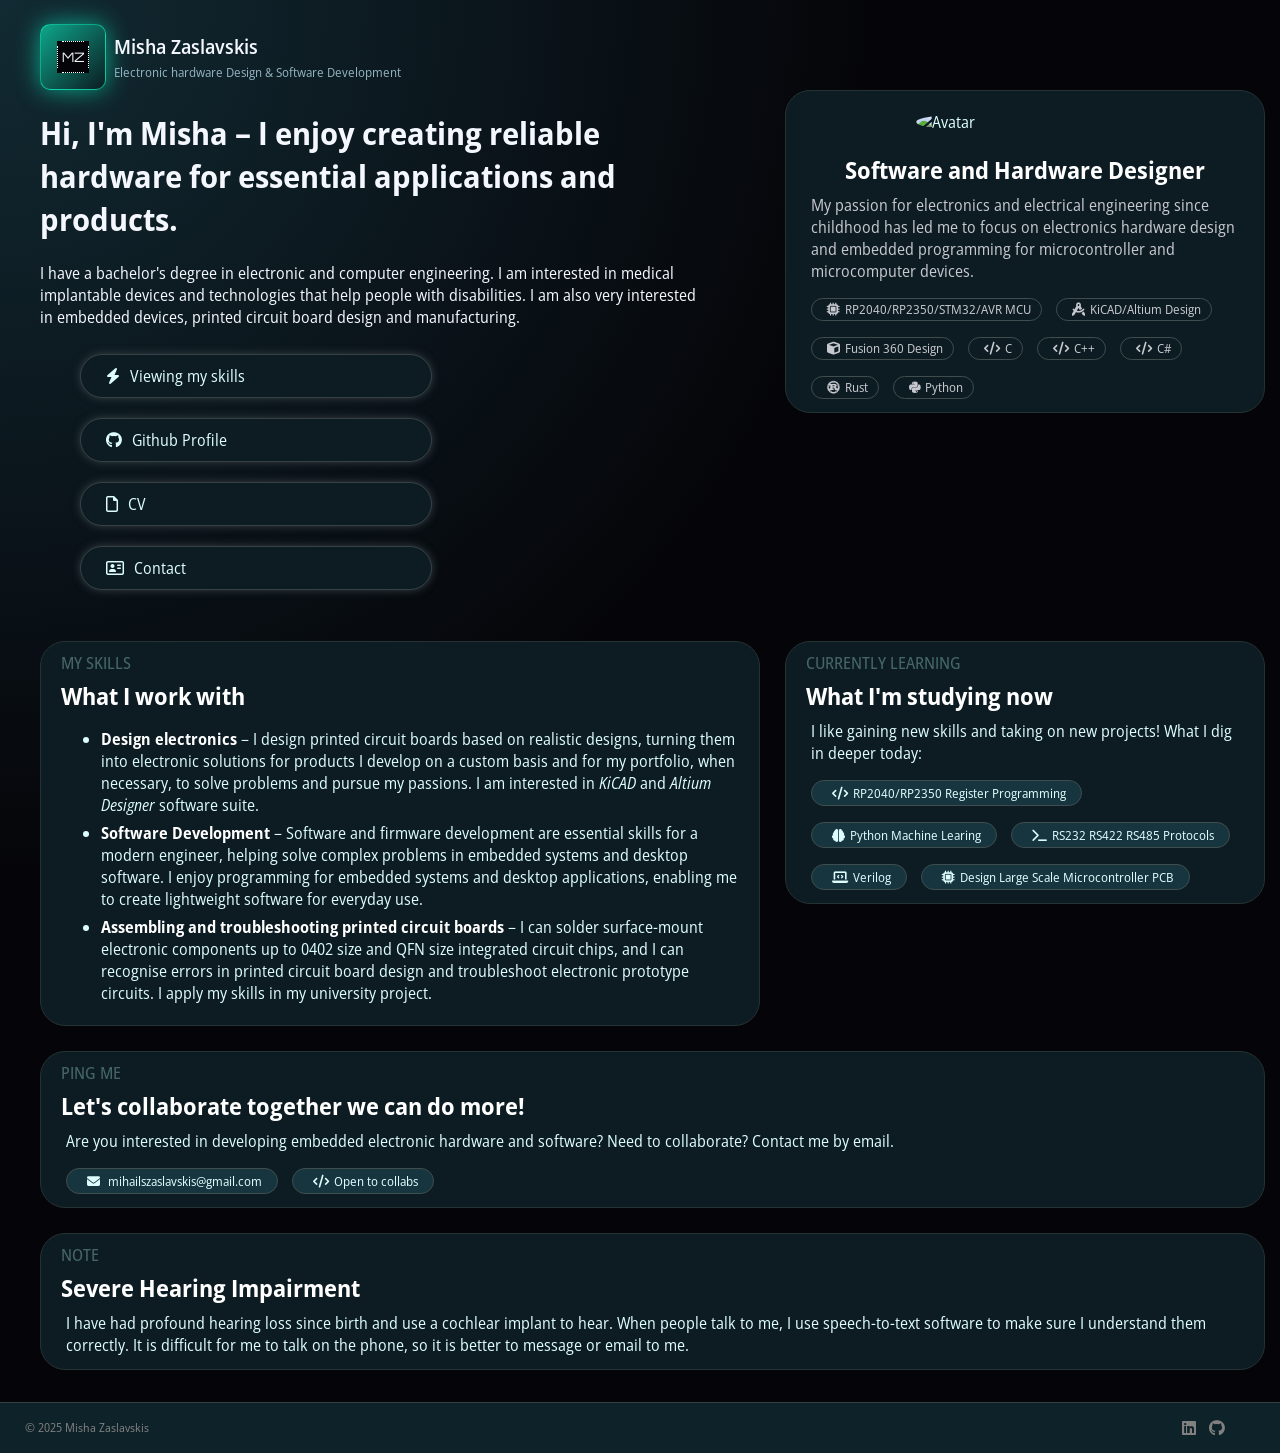
==== commit c6bbfbbd: "Update index.html" ====
--- a/index.html
+++ b/index.html
@@ -150,7 +150,7 @@
           <h2>Severe Hearing Impairment</h2>
           <p>I have had profound hearing loss since birth and use a cochlear implant to hear. When people talk to me,
             I use speech-to-text software to make sure I understand them correctly. It is difficult for me to talk on
-            the phone, so it is better to write.</p>
+            the phone, so it is better to message or email to me.</p>
         </article>
       </section>
     </div>
@@ -165,4 +165,5 @@
   </footer>
 </body>
 
-</html>+
+</html>
--- a/style.css
+++ b/style.css
@@ -134,9 +134,9 @@
 }
 
 nav ul li a:hover {
-    background-color: #1bcee6;
+    background-color: #0ccfb5;
     box-shadow: 0px 0px 20px #00ffdd;
-    border: 1px solid #1bcee6;
+    border: 1px solid #0ccfb5;
     color: black;
 }
 
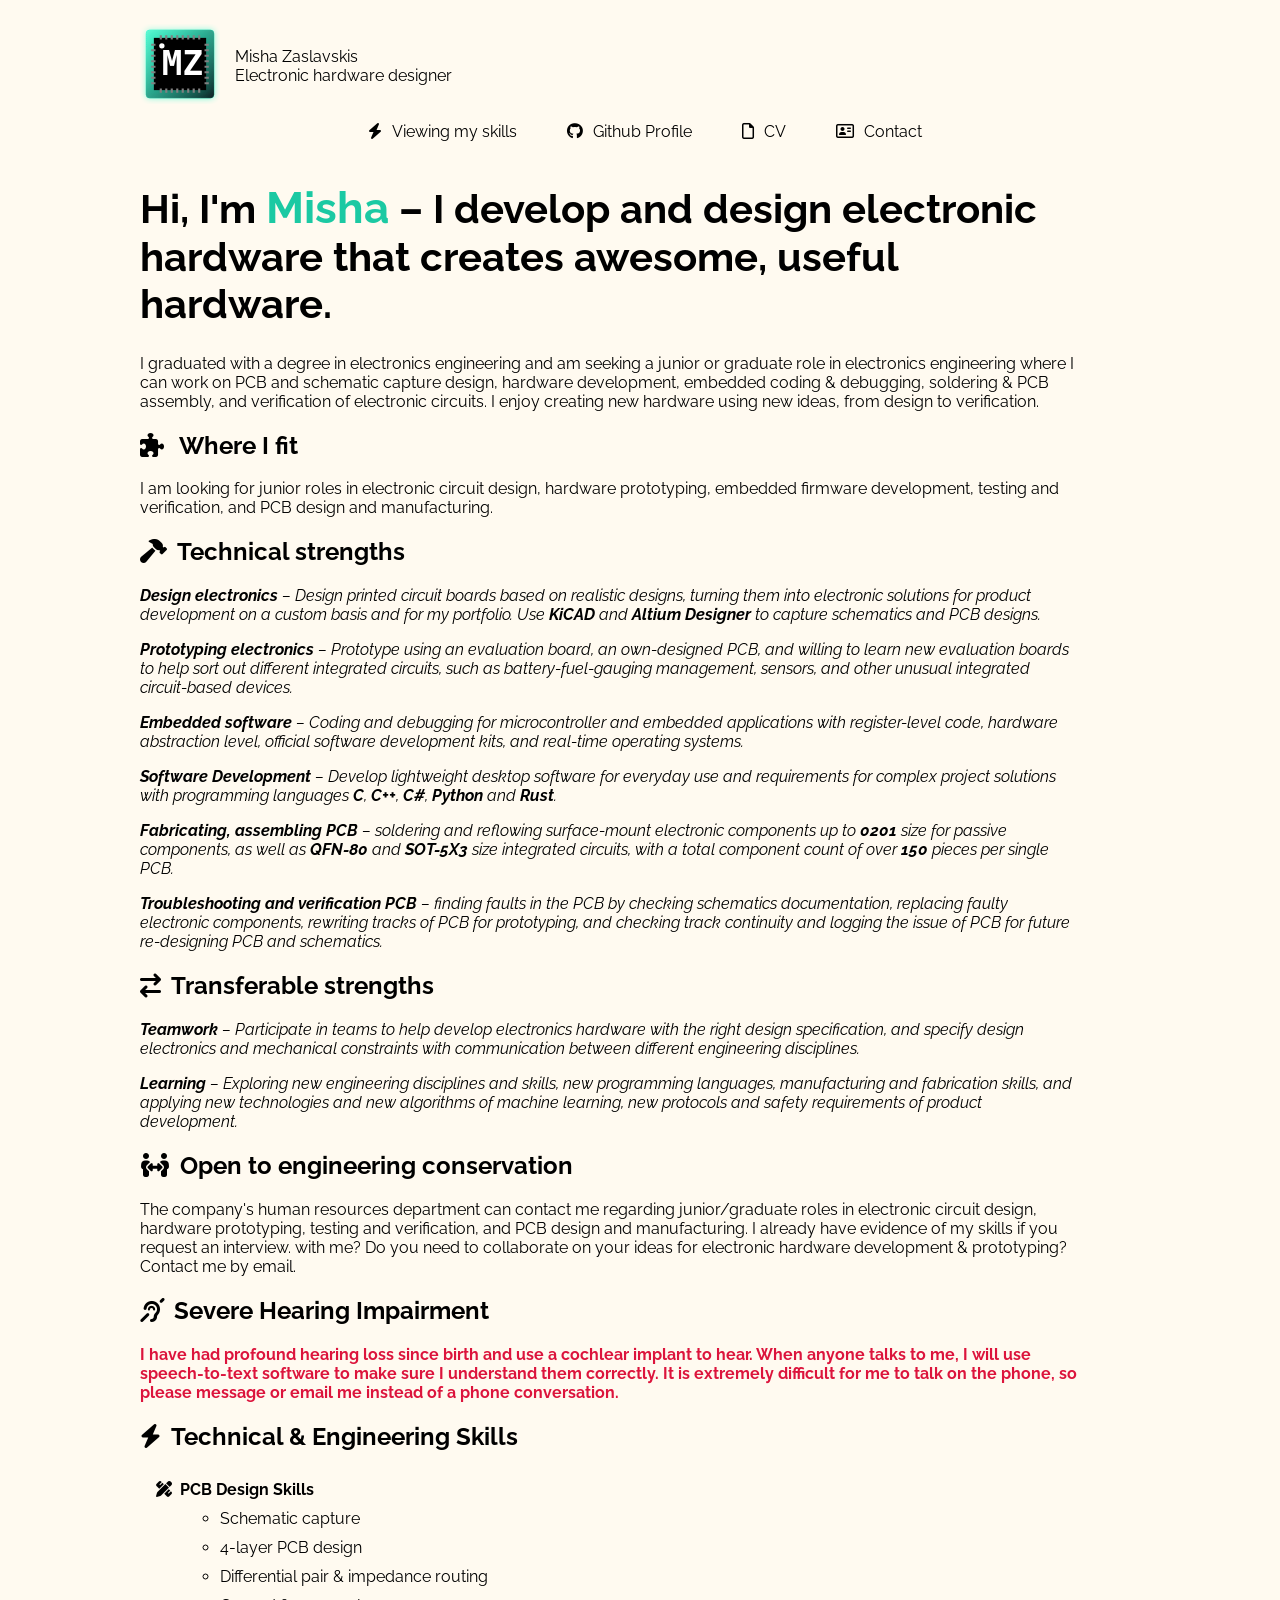
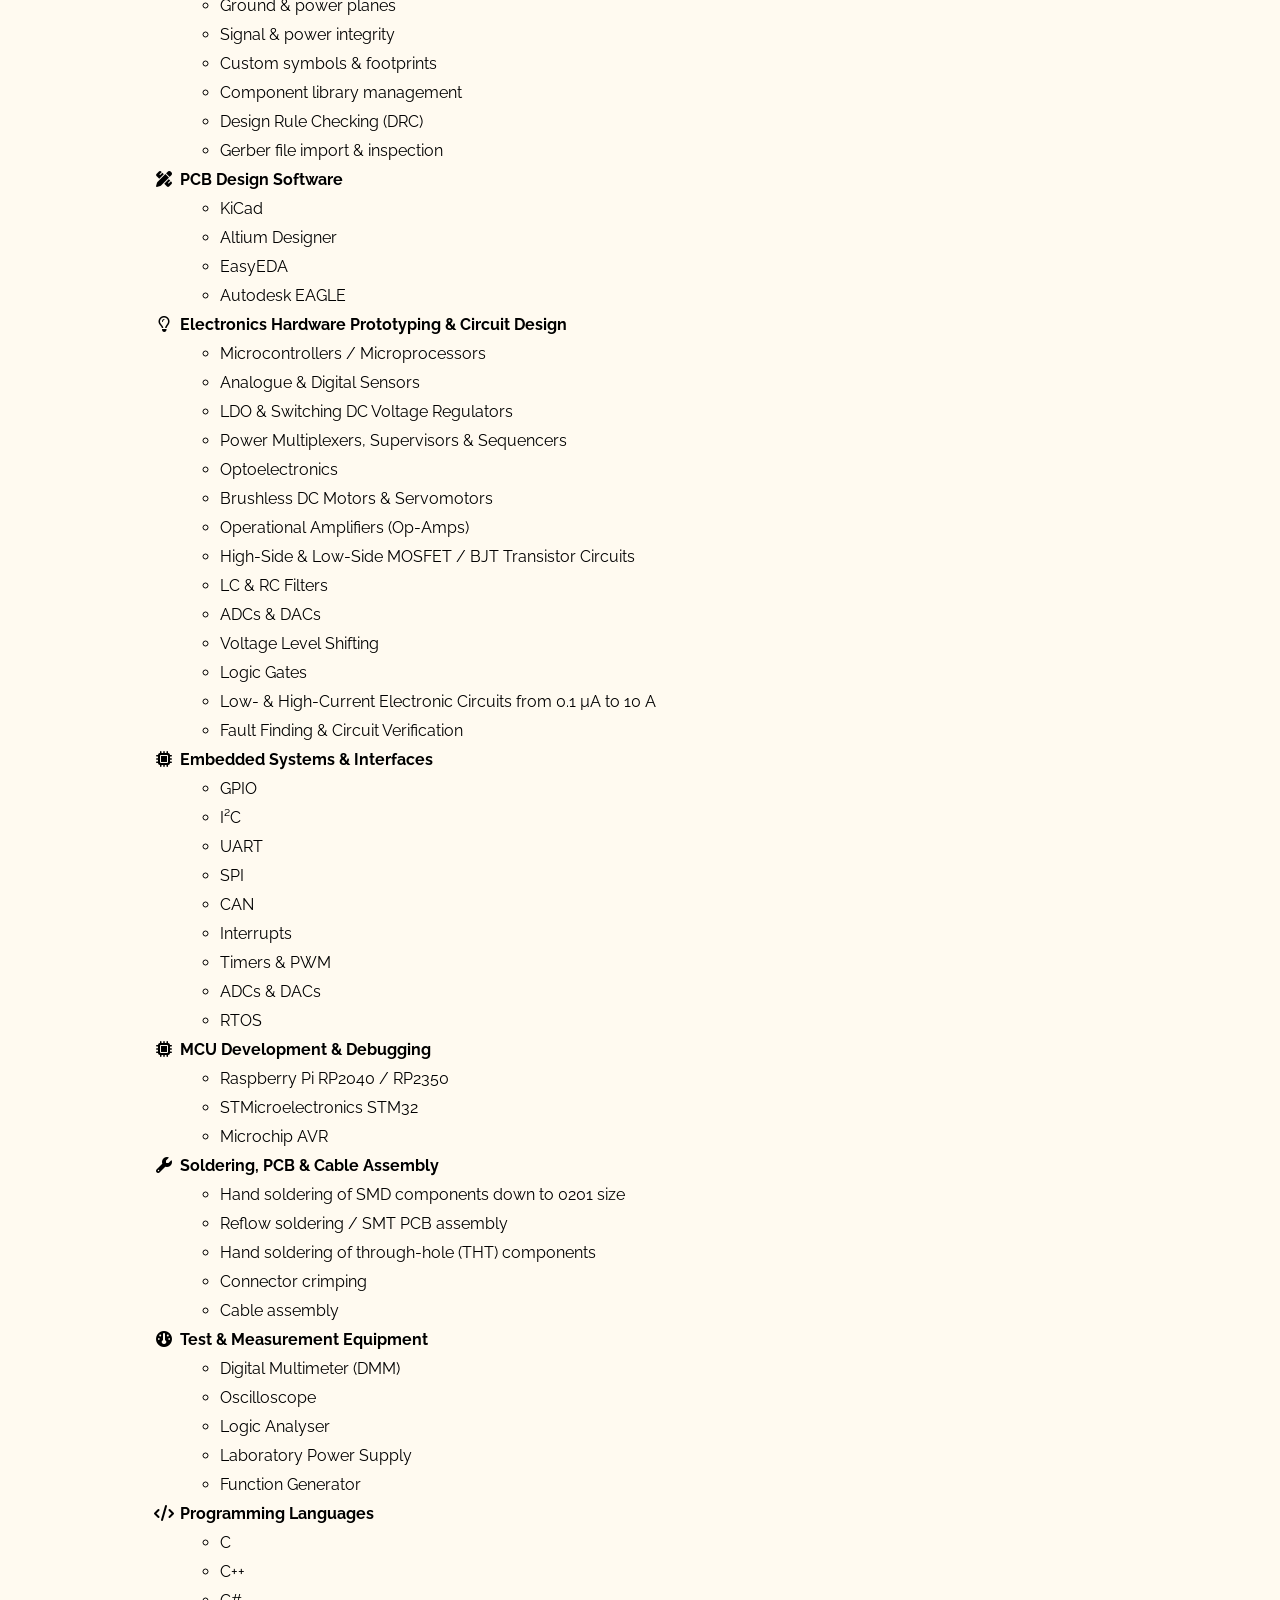
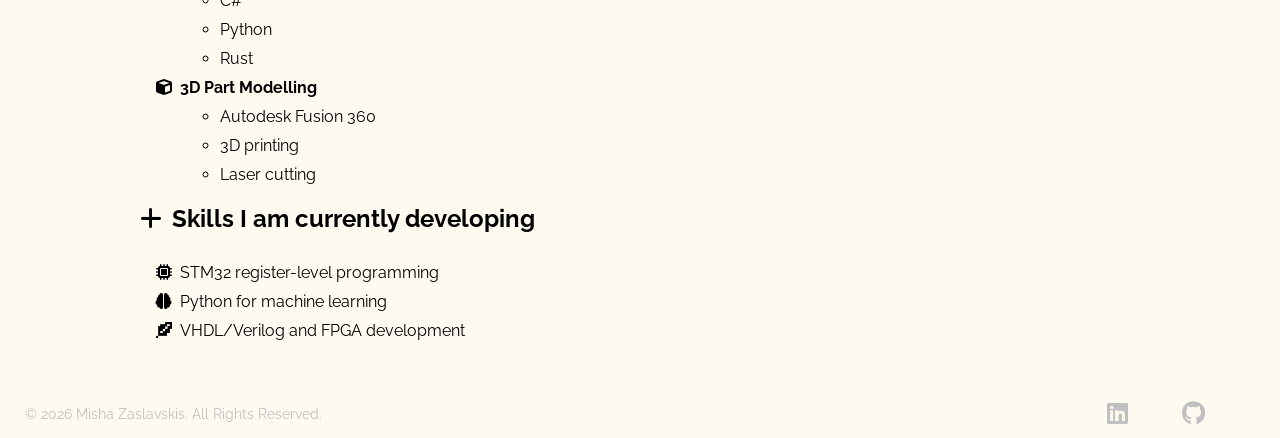
==== commit 6dd5eeee: "New rebranded website 1. Added and updated the logo of Misha Zaslavskis 2. Updated the structure and" ====
--- a/index.html
+++ b/index.html
@@ -4,166 +4,247 @@
 <head>
   <meta charset="UTF-8">
   <meta name="viewport" content="width=device-width, initial-scale=1.0">
-  <title>Misha Zaslavskis</title>
-  <!-- Font Awesome CDN -->
-  <link rel="stylesheet" href="https://cdnjs.cloudflare.com/ajax/libs/font-awesome/6.5.0/css/all.min.css">
-  <!-- Google Font -->
+  <title>Mihails Zaslavskis</title>
+  <!-- Google Fonts CDN -->
   <link rel="preconnect" href="https://fonts.googleapis.com">
   <link rel="preconnect" href="https://fonts.gstatic.com" crossorigin>
   <link
-    href="https://fonts.googleapis.com/css2?family=Noto+Sans:ital,wdth,wght@0,62.5..100,100..900;1,62.5..100,100..900&family=Open+Sans:ital,wdth,wght@0,75..100,300..800;1,75..100,300..800&family=Orbitron:wght@400..900&display=swap"
+    href="https://fonts.googleapis.com/css2?family=Montserrat:ital,wght@0,100..900;1,100..900&family=Raleway:ital,wght@0,100..900;1,100..900&display=swap"
     rel="stylesheet">
+  <!-- Font Awesome CDN -->
+  <link rel="stylesheet" href="https://cdnjs.cloudflare.com/ajax/libs/font-awesome/6.5.0/css/all.min.css">
   <link rel="stylesheet" href="style.css">
 </head>
 
 <body>
   <div class="page">
-    <header class="site-header">
-      <div class="logo">
-        <div class="pcb-mark">
-          <div class="chip-mark">
-            <div class="name-tag">MZ</div>
-          </div>
-        </div>
-        <div class="logo-text">
-          <div class="name">Misha Zaslavskis</div>
-          <div class="who">Electronic hardware Design & Software Development</div>
-        </div>
+    <header class="mz_header">
+      <a href="index.html"><img src="MZProfileIconVariant1.svg" role="img" class="mzlogo"
+          alt="Logo of Mihail Zaslavskis" /></a>
+      <div class="mztext">
+        <p>Misha Zaslavskis</p>
+        <p>Electronic hardware designer</p>
       </div>
     </header>
-
-    <div class="grid">
-      <!--Main Content-->
-      <main>
-        <h1>Hi, I'm <strong>Misha</strong> &#x2013; I enjoy creating reliable hardware for essential applications and
-          products.</h1>
-        <p>I have a bachelor's degree in electronic and computer engineering. I am interested in medical implantable
-          devices and technologies that help people with disabilities. I am also very interested in embedded
-          devices, printed circuit board design and manufacturing.</p>
-        <!--Nagivation Menu -->
-        <nav>
-          <ul>
-            <li><a href="#skills"><i class="fa-solid fa-bolt"></i>Viewing my skills</a></li>
-            <li><a href="https://github.com/misha-dig"><i class="fab fa-github"></i>Github Profile</a></li>
-            <li><a href="CVMihailsZaslavskis.pdf"><i class="fa-regular fa-file"></i>CV</a></li>
-            <li><a href="mailto:mihailszaslavskis@gmail.com"><i class="fa-regular fa-address-card"></i>Contact</a></li>
-          </ul>
-        </nav>
-      </main>
-      <section class="item-2">
-        <article class="article-avatar">
-          <img
-            src="https://avatars.githubusercontent.com/u/55639759?s=400&u=523f880bba8e00ef329e0bef3d52161409eb1dfb&v=4"
-            alt="Avatar">
-          <h2>Software and Hardware Designer</h2>
-          <p>My passion for electronics and electrical engineering since childhood has led me to focus on electronics
-            hardware design and embedded programming for microcontroller and microcomputer devices. </p>
-          <span class="oval-tag-avatar">
-            <p><i class="fa-solid fa-microchip"></i>RP2040/RP2350/STM32/AVR MCU</p>
-          </span>
-          <span class="oval-tag-avatar">
-            <p><i class="fa-solid fa-compass-drafting"></i>KiCAD/Altium Design</p>
-          </span>
-          <span class="oval-tag-avatar">
-            <p><i class="fa-solid fa-cube"></i>Fusion 360 Design</p>
-          </span>
-          <span class="oval-tag-avatar">
-            <p><i class="fa-solid fa-code"></i>C</p>
-          </span>
-          <span class="oval-tag-avatar">
-            <p><i class="fa-solid fa-code"></i>C++</p>
-          </span>
-          <span class="oval-tag-avatar">
-            <p><i class="fa-solid fa-code"></i>C#</p>
-          </span>
-          <span class="oval-tag-avatar">
-            <p><i class="fa-brands fa-rust"></i>Rust</p>
-          </span>
-          <span class="oval-tag-avatar">
-            <p><i class="fa-brands fa-python"></i>Python</p>
-          </span>
-        </article>
-      </section>
-      <section class="item-3"><!--Skills-->
-        <article class="article1" id="skills">
-          <h3>MY SKILLS</h3>
-          <h2>What I work with</h2>
-          <ul>
-            <li><strong>Design electronics</strong> – I design printed circuit boards based on realistic designs,
-              turning them into electronic solutions for products I develop on a custom basis and for my portfolio,
-              when necessary, to solve problems and pursue my passions. I am interested in <em>KiCAD</em> and
-              <em>Altium Designer</em> software suite.
-            </li>
-            <li><strong>Software Development</strong> – Software and firmware development are essential skills for a
-              modern engineer, helping solve complex problems in embedded systems and desktop software. I enjoy
-              programming for embedded systems and desktop applications, enabling me to create lightweight software
-              for everyday use.</li>
-            <li><strong>Assembling and troubleshooting printed circuit boards</strong> – I can solder surface-mount
-              electronic components up to 0402 size and QFN size integrated circuit chips, and I can recognise errors
-              in printed circuit board design and troubleshoot electronic prototype circuits. I apply my skills in my
-              university project.</li>
-          </ul>
-        </article>
-      </section>
-      <section class="item-4"><!--Current learning-->
-        <article class="article2">
-          <h3>CURRENTLY LEARNING</h3>
-          <h2>What I'm studying now</h2>
-          <p>I like gaining new skills and taking on new projects! What I dig in deeper today: </p>
-          <span class="oval-tag">
-            <p><i class="fa-solid fa-code"></i>RP2040/RP2350 Register Programming</p>
-          </span>
-          <span class="oval-tag">
-            <p><i class="fa-solid fa-brain"></i>Python Machine Learing</p>
-          </span>
-          <span class="oval-tag">
-            <p><i class="fa-solid fa-terminal"></i>RS232 RS422 RS485 Protocols</p>
-          </span>
-          <span class="oval-tag">
-            <p><i class="fa-solid fa-laptop-code"></i>Verilog</p>
-          </span>
-          <span class="oval-tag">
-            <p><i class="fa-solid fa-microchip"></i>Design Large Scale Microcontroller PCB</p>
-          </span>
-        </article>
-      </section>
-      <section class="item-5"><!--Contacts-->
-        <article class="article3" id="contact">
-          <h3>PING ME</h3>
-          <h2>Let's collaborate together we can do more!</h2>
-          <p>Are you interested in developing embedded electronic hardware and software? Need to collaborate? Contact
-            me by email.</p>
-          <span class="oval-tag">
-            <p>
-              <i class="fa-solid fa-envelope"></i>
-              <a href="mailto:mihailszaslavskis@gmail.com">mihailszaslavskis@gmail.com</a>
-            </p>
-          </span>
-          <span class="oval-tag">
-            <p><i class="fa-solid fa-code"></i>Open to collabs</p>
-          </span>
-        </article>
-      </section>
-      <section class="item-6"><!--Note severe hearing impairment-->
-        <article class="article4">
-          <h3>NOTE</h3>
-          <h2>Severe Hearing Impairment</h2>
-          <p>I have had profound hearing loss since birth and use a cochlear implant to hear. When people talk to me,
-            I use speech-to-text software to make sure I understand them correctly. It is difficult for me to talk on
-            the phone, so it is better to message or email to me.</p>
-        </article>
-      </section>
-    </div>
+    <nav>
+      <ul>
+        <li><a href="index.html#skills"><i class="fa-solid fa-bolt"></i>Viewing my skills</a></li>
+        <li><a href="https://github.com/misha-dig"><i class="fab fa-github"></i>Github Profile</a></li>
+        <li><a href="CVMihailsZaslavskis.html"><i class="fa-regular fa-file"></i>CV</a></li>
+        <li><a href="mailto:mihailszaslavskis@gmail.com"><i class="fa-regular fa-address-card"></i>Contact</a></li>
+      </ul>
+    </nav>
+    <main>
+      <h1>Hi, I'm <strong>Misha</strong> &ndash; I develop and design electronic hardware that creates awesome, useful
+        hardware.</h1>
+      <p>I graduated with a degree in electronics engineering and am seeking a junior or graduate role in electronics
+        engineering where I can work on PCB and schematic capture design, hardware development, embedded coding &
+        debugging, soldering & PCB assembly, and verification of electronic circuits. I enjoy creating new hardware
+        using new ideas, from design to verification.</p>
+      <h2><i class="fa-solid fa-puzzle-piece"></i> Where I fit</h2>
+      <p>I am looking for junior roles in electronic circuit design, hardware prototyping, embedded firmware
+        development, testing and verification, and PCB design and manufacturing.</p>
+      <h2><i class="fa-solid fa-hammer"></i>Technical strengths</h2>
+      <i>
+        <p><strong>Design electronics</strong> &ndash; Design printed circuit boards based on realistic designs, turning
+          them
+          into electronic
+          solutions for product development on a custom basis and for my portfolio. Use <b>KiCAD</b> and <b>Altium
+            Designer</b> to
+          capture schematics and PCB designs.</p>
+        <p><strong>Prototyping electronics</strong> &ndash; Prototype using an evaluation board, an own-designed PCB,
+          and
+          willing to learn new
+          evaluation boards to help sort out different integrated circuits, such as battery-fuel-gauging management,
+          sensors, and other unusual integrated circuit-based devices.</p>
+        <p><strong>Embedded software</strong> &ndash; Coding and debugging for microcontroller and embedded applications
+          with
+          register-level
+          code, hardware abstraction level, official software development kits, and real-time operating systems.</p>
+        <p><strong>Software Development</strong> &ndash; Develop lightweight desktop software for everyday use and
+          requirements
+          for complex
+          project solutions with programming languages <b>C</b>, <b>C++</b>, <b>C#</b>, <b>Python</b> and <b>Rust</b>.
+        </p>
+        <p><strong>Fabricating, assembling PCB</strong> &ndash; soldering and reflowing surface-mount electronic
+          components up
+          to <b>0201</b> size for
+          passive components, as well as <b>QFN-80</b> and <b>SOT-5X3</b> size integrated circuits, with a total
+          component
+          count of over
+          <b>150</b> pieces per single PCB.
+        </p>
+        <p><strong>Troubleshooting and verification PCB</strong> &ndash; finding faults in the PCB by checking
+          schematics
+          documentation,
+          replacing faulty electronic components, rewriting tracks of PCB for prototyping, and checking track continuity
+          and logging the issue of PCB for future re-designing PCB and schematics.</p>
+      </i>
+      <h2><i class="fa-solid fa-arrow-right-arrow-left"></i>Transferable strengths</h2>
+      <i>
+        <p><strong>Teamwork</strong> &ndash; Participate in teams to help develop electronics hardware with the right
+          design
+          specification, and
+          specify design electronics and mechanical constraints with communication between different engineering
+          disciplines.</p>
+        <p><strong>Learning</strong> &ndash; Exploring new engineering disciplines and skills, new programming
+          languages,
+          manufacturing and
+          fabrication skills, and applying new technologies and new algorithms of machine learning, new protocols and
+          safety requirements of product development.</p>
+      </i>
+
+      <h2><i class="fa-solid fa-people-arrows"></i>Open to engineering conservation</h2>
+      <p>The company's human resources department can contact me regarding junior/graduate roles in electronic circuit
+        design,
+        hardware prototyping, testing and verification, and PCB design and manufacturing. I already have evidence of my
+        skills if you request an interview. with me? Do you need to collaborate on your ideas for electronic hardware
+        development & prototyping? Contact me by email.</p>
+      <h2><i class="fa-solid fa-ear-deaf"></i>Severe Hearing Impairment</h2>
+      <p style="color:Crimson;"><b>I have had profound hearing loss since birth and use a cochlear implant to hear. When
+          anyone talks to me, I
+          will use speech-to-text software to make sure I understand them correctly. It is extremely difficult for me to
+          talk on the phone, so please message or email me instead of a phone conversation.</b></p>
+      <div class="skillset" id="skills">
+        <h2><i class="fa-solid fa-bolt"></i>Technical & Engineering Skills</h2>
+        <ul class="fa-ul">
+          <li>
+            <span class="fa-li"><i class="fa-solid fa-pen-ruler"></i></span><strong>PCB Design Skills</strong>
+            <ul>
+              <li>Schematic capture</li>
+              <li>4-layer PCB design</li>
+              <li>Differential pair &amp; impedance routing</li>
+              <li>Ground &amp; power planes</li>
+              <li>Signal &amp; power integrity</li>
+              <li>Custom symbols &amp; footprints</li>
+              <li>Component library management</li>
+              <li>Design Rule Checking (DRC)</li>
+              <li>Gerber file import &amp; inspection</li>
+            </ul>
+          </li>
+
+          <li>
+            <span class="fa-li"><i class="fa-solid fa-pen-ruler"></i></span><strong>PCB Design Software</strong>
+            <ul>
+              <li>KiCad</li>
+              <li>Altium Designer</li>
+              <li>EasyEDA</li>
+              <li>Autodesk EAGLE</li>
+            </ul>
+          </li>
+
+          <li>
+            <span class="fa-li"><i class="fa-regular fa-lightbulb"></i></span><strong>Electronics Hardware Prototyping
+              &amp;
+              Circuit Design</strong>
+            <ul>
+              <li>Microcontrollers / Microprocessors</li>
+              <li>Analogue &amp; Digital Sensors</li>
+              <li>LDO &amp; Switching DC Voltage Regulators</li>
+              <li>Power Multiplexers, Supervisors &amp; Sequencers</li>
+              <li>Optoelectronics</li>
+              <li>Brushless DC Motors &amp; Servomotors</li>
+              <li>Operational Amplifiers (Op-Amps)</li>
+              <li>High-Side &amp; Low-Side MOSFET / BJT Transistor Circuits</li>
+              <li>LC &amp; RC Filters</li>
+              <li>ADCs &amp; DACs</li>
+              <li>Voltage Level Shifting</li>
+              <li>Logic Gates</li>
+              <li>Low- &amp; High-Current Electronic Circuits from 0.1 &micro;A to 10 A</li>
+              <li>Fault Finding &amp; Circuit Verification</li>
+            </ul>
+          </li>
+
+          <li>
+            <span class="fa-li"><i class="fa-solid fa-microchip"></i></span><strong>Embedded Systems &amp;
+              Interfaces</strong>
+            <ul>
+              <li>GPIO</li>
+              <li>I&sup2;C</li>
+              <li>UART</li>
+              <li>SPI</li>
+              <li>CAN</li>
+              <li>Interrupts</li>
+              <li>Timers &amp; PWM</li>
+              <li>ADCs &amp; DACs</li>
+              <li>RTOS</li>
+            </ul>
+          </li>
+
+          <li>
+            <span class="fa-li"><i class="fa-solid fa-microchip"></i></span><strong>MCU Development &amp;
+              Debugging</strong>
+            <ul>
+              <li>Raspberry Pi RP2040 / RP2350</li>
+              <li>STMicroelectronics STM32</li>
+              <li>Microchip AVR</li>
+            </ul>
+          </li>
+
+          <li>
+            <span class="fa-li"><i class="fa-solid fa-wrench"></i></span><strong>Soldering, PCB &amp; Cable
+              Assembly</strong>
+            <ul>
+              <li>Hand soldering of SMD components down to 0201 size</li>
+              <li>Reflow soldering / SMT PCB assembly</li>
+              <li>Hand soldering of through-hole (THT) components</li>
+              <li>Connector crimping</li>
+              <li>Cable assembly</li>
+            </ul>
+          </li>
+
+          <li>
+            <span class="fa-li"><i class="fa-solid fa-gauge"></i></span><strong>Test &amp; Measurement
+              Equipment</strong>
+            <ul>
+              <li>Digital Multimeter (DMM)</li>
+              <li>Oscilloscope</li>
+              <li>Logic Analyser</li>
+              <li>Laboratory Power Supply</li>
+              <li>Function Generator</li>
+            </ul>
+          </li>
+
+          <li>
+            <span class="fa-li"><i class="fa-solid fa-code"></i></span><strong>Programming Languages</strong>
+            <ul>
+              <li>C</li>
+              <li>C++</li>
+              <li>C#</li>
+              <li>Python</li>
+              <li>Rust</li>
+            </ul>
+          </li>
+
+          <li>
+            <span class="fa-li"><i class="fa-solid fa-cube"></i></span><strong>3D Part Modelling</strong>
+            <ul>
+              <li>Autodesk Fusion 360</li>
+              <li>3D printing</li>
+              <li>Laser cutting</li>
+            </ul>
+          </li>
+        </ul>
+      </div>
+      <div class="newskills">
+        <h2><i class="fa-solid fa-plus"></i>Skills I am currently developing</h2>
+        <ul class="fa-ul">
+          <li><span class="fa-li"><i class="fa-solid fa-microchip"></i></span>STM32 register-level programming</li>
+          <li><span class="fa-li"><i class="fa-solid fa-brain"></i></span>Python for machine learning</li>
+          <li><span class="fa-li"><i class="fa-brands fa-mintbit"></i></span>VHDL/Verilog and FPGA development</li>
+        </ul>
+      </div>
+    </main>
   </div>
+
   <footer>
-    <div class="left">&copy; 2025 Misha Zaslavskis</div>
+    <div class="left">&copy; 2026 Misha Zaslavskis. All Rights Reserved.</div>
     <div class="right">
-      <a href="https://www.linkedin.com/in/mihails-zaslavskis-322196267" target="_blank"><i
-          class="fab fa-linkedin"></i></a>
-      <a href="https://github.com/misha-dig" target="_blank"><i class="fab fa-github"></i></a>
+      <a href="https://www.linkedin.com/in/mihails-zaslavskis/" target="_blank"><i
+          class="fab fa-linkedin fa-xl"></i></a>
+      <a href="https://github.com/misha-dig" target="_blank"><i class="fab fa-github fa-xl"></i></a>
     </div>
   </footer>
 </body>
 
-
-</html>
+</html>
--- a/style.css
+++ b/style.css
@@ -1,24 +1,23 @@
 body {
-    background: radial-gradient(circle at top left, #122a33 0, #050509 45%, #050509 100%);
-    color: #F5f7ff;
+    background: #FFFAF0;
+    color: #000000;
     margin: 0px auto;
 
 
-    font-family: "Open Sans", sans-serif;
+    font-family: "Raleway", sans-serif;
     font-optical-sizing: auto;
     font-weight: 400;
     font-style: normal;
-    font-variation-settings: "wdth" 90;
 
     min-height: 100vh;
     -webkit-font-smoothing: antialiased;
     -moz-osx-font-smoothing: grayscale;
 }
 
-/* Main page Section*/
+/* Main page section */
 .page {
-    min-width: 1000px;
-    max-width: 1200px;
+    min-width: 800px;
+    max-width: 1000px;
     margin: 0 auto;
     padding: 1.5em 0em 2em;
 }
@@ -27,220 +26,125 @@
     margin-right: 60px;
 }
 
-/* Logo Section*/
-.logo {
-    display: flex;
-    align-items: center;
-    gap: 8px;
+main h1 {
+    font-size: 2.5em;
 }
 
-.pcb-mark {
-    border: 1px solid #0cfac69a;
-    border-radius: 10px;
+main h1 strong {
+    color: #1bc9a3;
+    font-size: 1.1em;
+}
+main h2 i {
+    padding-right: 10px;
+}
+.skillset li {
+    margin-bottom: 10px;
+}
+.skillset ul {
+    padding-top: 10px;
+}
+.newskills li {
+    margin-bottom: 10px;
+}
+.newskills ul {
+    padding-top: 10px;
+}
+/* CV Resume section */
+.CV h1 {
+    text-align: center;
+}
+.CV .contactdetail {
+    text-align: center;
+}
+.CV .CVCareersDate {
+    display: flex;
+    justify-content: space-between;
+    align-items: center;
+}
+.CV a {
+    width: 200px;
+    height: 60px;
+    border-radius: 12px;
+    background-color: #1bc9a3;
+    cursor: pointer;
+    display: flex;
+    justify-content: center;
+    align-items: center;
+    text-decoration: none;
+    transition: all 0.2s ease;
+    color: black;
+}
+.CV a:hover {
+    text-decoration: none;
+    font-weight: bold;
+    color: #F0F8FF;
 
-    width: 64px;
-    height: 64px;
-    background: linear-gradient(135deg, #0cfac69a, #0c1c22);
-    box-shadow: 0px 0px 25px #0cfac69a;
-
-    text-align: center;
-    align-items: center;
-    justify-content: center;
-    display: flex;
+    text-decoration-thickness: 2px;
+    text-underline-offset: 4px;
+    text-shadow: 2px 2px 4px rgba(0, 0, 0, 0.3);
+    animation: glow-pulse 2s infinite alternate;
 }
 
-.chip-mark {
-    background: #050509;
-    width: 32px;
-    height: 32px;
+@keyframes glow-pulse {
+    from {
+        box-shadow: 0 0 5px #1bc9a3,
+                    0 0 10px #1bc9a3;
+    }
 
+    to {
+        box-shadow: 0 0 15px #1bc9a3,
+                    0 0 35px #1bc9a3;
+    }
+}
+.CV .description {
+    padding: 0px 20px;
+}
+/* Navigation menu section */
+nav ul {
+    list-style-type: none;
+    margin: 0;
+    padding: 0;
     display: flex;
-    align-items: center;
     justify-content: center;
-
-    position: relative;
-}
-
-.chip-mark::after,
-.chip-mark::before {
-    content: "";
-    position: absolute;
-    pointer-events: none;
-    border: 1px dotted white;
-}
-
-.chip-mark::after
-{
-    left: 5px;
-    right: 5px;
-    top: 0;
-    bottom: 0;
-    border-left: none;
-    border-right: none;
-}
-.chip-mark::before {
-  top: 5px;
-  bottom: 5px;
-  left: 0;
-  right: 0;
-  border-top: none;
-  border-bottom: none;
-}
-
-.chip-mark .name-tag {
-    font-family: "Orbitron", sans-serif;
-    font-optical-sizing: auto;
-    font-weight: 400;
-    font-style: normal;
-    font-size: 13px;
-}
-
-.logo-text {
-    display: flex;
-    flex-direction: column;
-    gap: 3px;
-}
-
-.logo-text .name {
-    font-size: 1.25rem;
-    font-weight: 600;
-}
-
-.logo-text .who {
-    font-size: 0.8rem;
-    color: #90b1be;
-}
-
-/* Navigation Menu */
-nav ul li {
-    display: flex;
-    padding: 0px 0px;
 }
 
 nav ul li a {
-    color: #dcfcfd;
-    text-decoration-line: none;
-    border: 1px solid #364146;
-    background-color: #0c1c22;
-    padding: 10px 25px;
-    margin: 10px 0px;
-    border-radius: 50px;
-    box-shadow: 0px 0px 8px #364146;
-    width: 300px;
+    display: inline-block;
+    padding: 14px 20px;
+    text-decoration: none;
+    transition: all 0.2s ease;
+    color: black;
 }
 
 nav ul li a i {
-    margin-right: 10px;
+    padding: 0px 10px;
 }
 
 nav ul li a:hover {
-    background-color: #0ccfb5;
-    box-shadow: 0px 0px 20px #00ffdd;
-    border: 1px solid #0ccfb5;
-    color: black;
+    color: #1bc9a3;
+    text-decoration: none;
+    font-weight: bold;
+
+    text-decoration-thickness: 2px;
+    text-underline-offset: 4px;
+    text-shadow: 2px 2px 4px rgba(0, 0, 0, 0.3);
 }
 
-/* Article Section */
-article {
-    background-color: #0c1c22;
-    border: 1px solid grey;
-    border-color: #253233;
-    border-radius: 25px;
-    padding: 5px 20px;
-    color: #dcfcfd;
-}
-
-article h2 {
-    color: white;
-    margin: 5px 0px;
-}
-
-article h3 {
-    color: rgb(69, 100, 102);
-    font-weight: 500;
-    font-size: 16px;
-    margin: 5px 0px;
-}
-
-article p {
-    margin: 8px 5px;
-}
-
-article ul li {
-    margin: 6px 0px;
-}
-
-article ul li strong {
-    color: white;
-}
-
-article .oval-tag p {
-    border: 1px solid #404d4e;
-    border-radius: 50px;
-    display: inline-block;
-    text-align: center;
-    padding: 3px 15px;
-    background-color: #16353f;
-    font-size: 13px;
-}
-
-article .oval-tag i {
-    padding: 2px 5px;
-}
-
-/* Email links adjusment */
-.article3 .oval-tag a {
-    text-decoration-line: none;
-    color: #dcfcfd;
-}
-
-/* Avatar Section */
-.article-avatar p {
-    color: #c7c7cf;
-}
-.article-avatar h2 {
-    text-align: center;
-}
-.article-avatar img {
-    border-radius: 50%;
-    display: block;
-    margin-left: auto;
-    margin-right: auto;
-    width: 50%;
-    padding: 15px 0px;
-}
-
-.article-avatar .oval-tag-avatar p {
-    border: 1px solid #404d4e;
-    border-radius: 50px;
-    text-align: center;
-    color: #c7c7cf;
-    padding: 1px 10px;
-    display: inline-block;
-    font-size: 13px;
-}
-
-.article-avatar .oval-tag-avatar i {
-    padding: 3px 5px;
-}
-
-/* Footer Section */
+/* Footer section */
 footer {
     left: 0;
     bottom: 0;
-    background-color: #0e2229;
-    font-size: 0.75rem;
-    color: grey;
+    font-size: 0.9rem;
+    color: silver;
     display: flex;
     justify-content: space-between;
     align-items: center;
-    border-top: 1px solid #364146;
     height: 50px;
 }
 
 footer a {
-    color: grey;
-    padding: 0 5px;
+    color: silver;
+    padding: 0 25px;
     font-size: 16px;
 }
 
@@ -252,42 +156,24 @@
     padding: 0 25px;
 }
 
-.grid {
-    display: grid;
-    grid-template-columns: 1fr 1fr;
-    grid-template-columns: 60% 40%;
-    grid-template-rows: auto auto auto;
-    gap: 25px;
-    max-width: 100%;
+/* Logo and label section */
+.mz_header {
+    display: flex;
+    align-items: center;
+    gap: 15px;
 }
 
-main {
-    grid-column: 1;
-    grid-row: 1;
+.mz_header .mzlogo {
+    width: 80px;
+    height: 80px;
+    object-fit: cover;
+    border-radius: 8px;
 }
 
-.item-2 {
-    grid-column: 2;
-    grid-row: 1;
+.mztext {
+    flex: 1;
 }
 
-.item-3 {
-    grid-column: 1;
-    grid-row: 2;
-}
-
-.item-4 {
-    grid-column: 2;
-    grid-row: 2;
-}
-
-.item-5 {
-    grid-column: 1 /span 2;
-    grid-row: 3;
-}
-
-.item-6 {
-    grid-column: 1 /span 2;
-    grid-row: 4;
-    
+.mztext p {
+    margin: 0;
 }
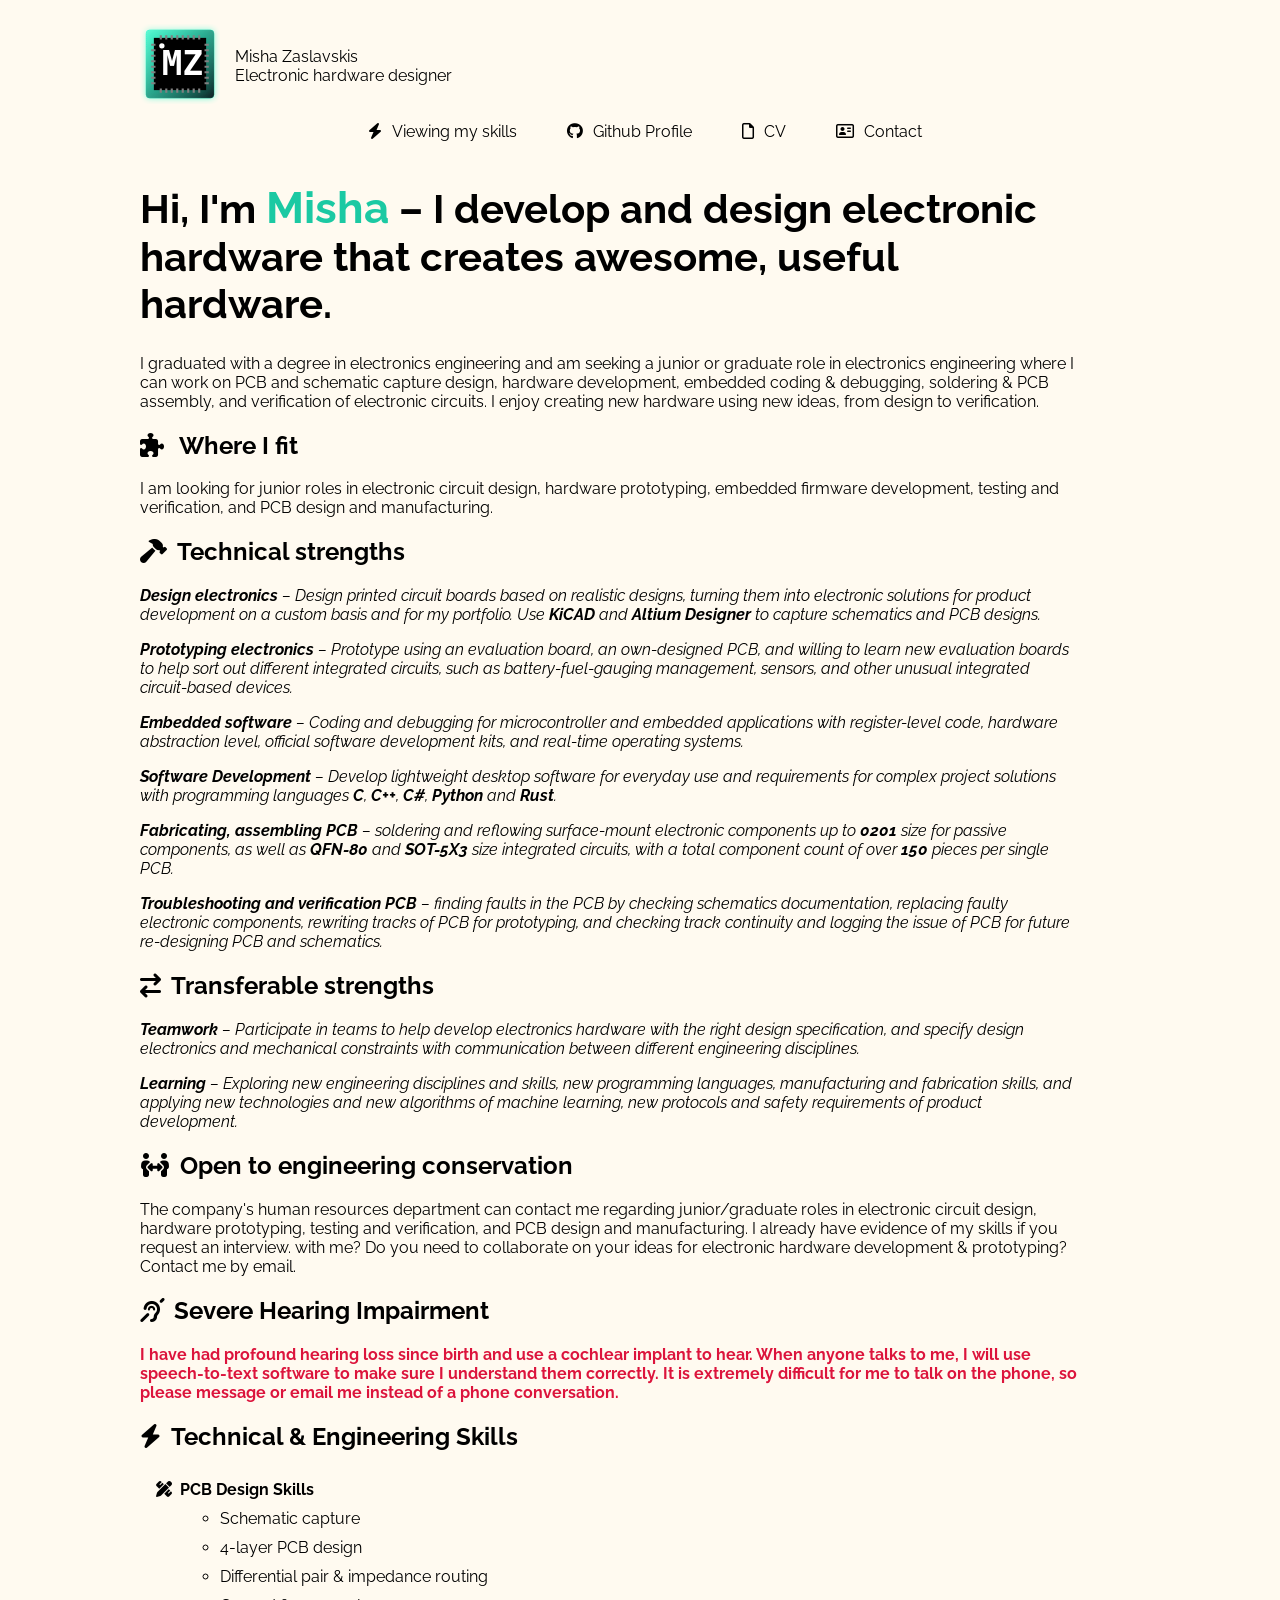
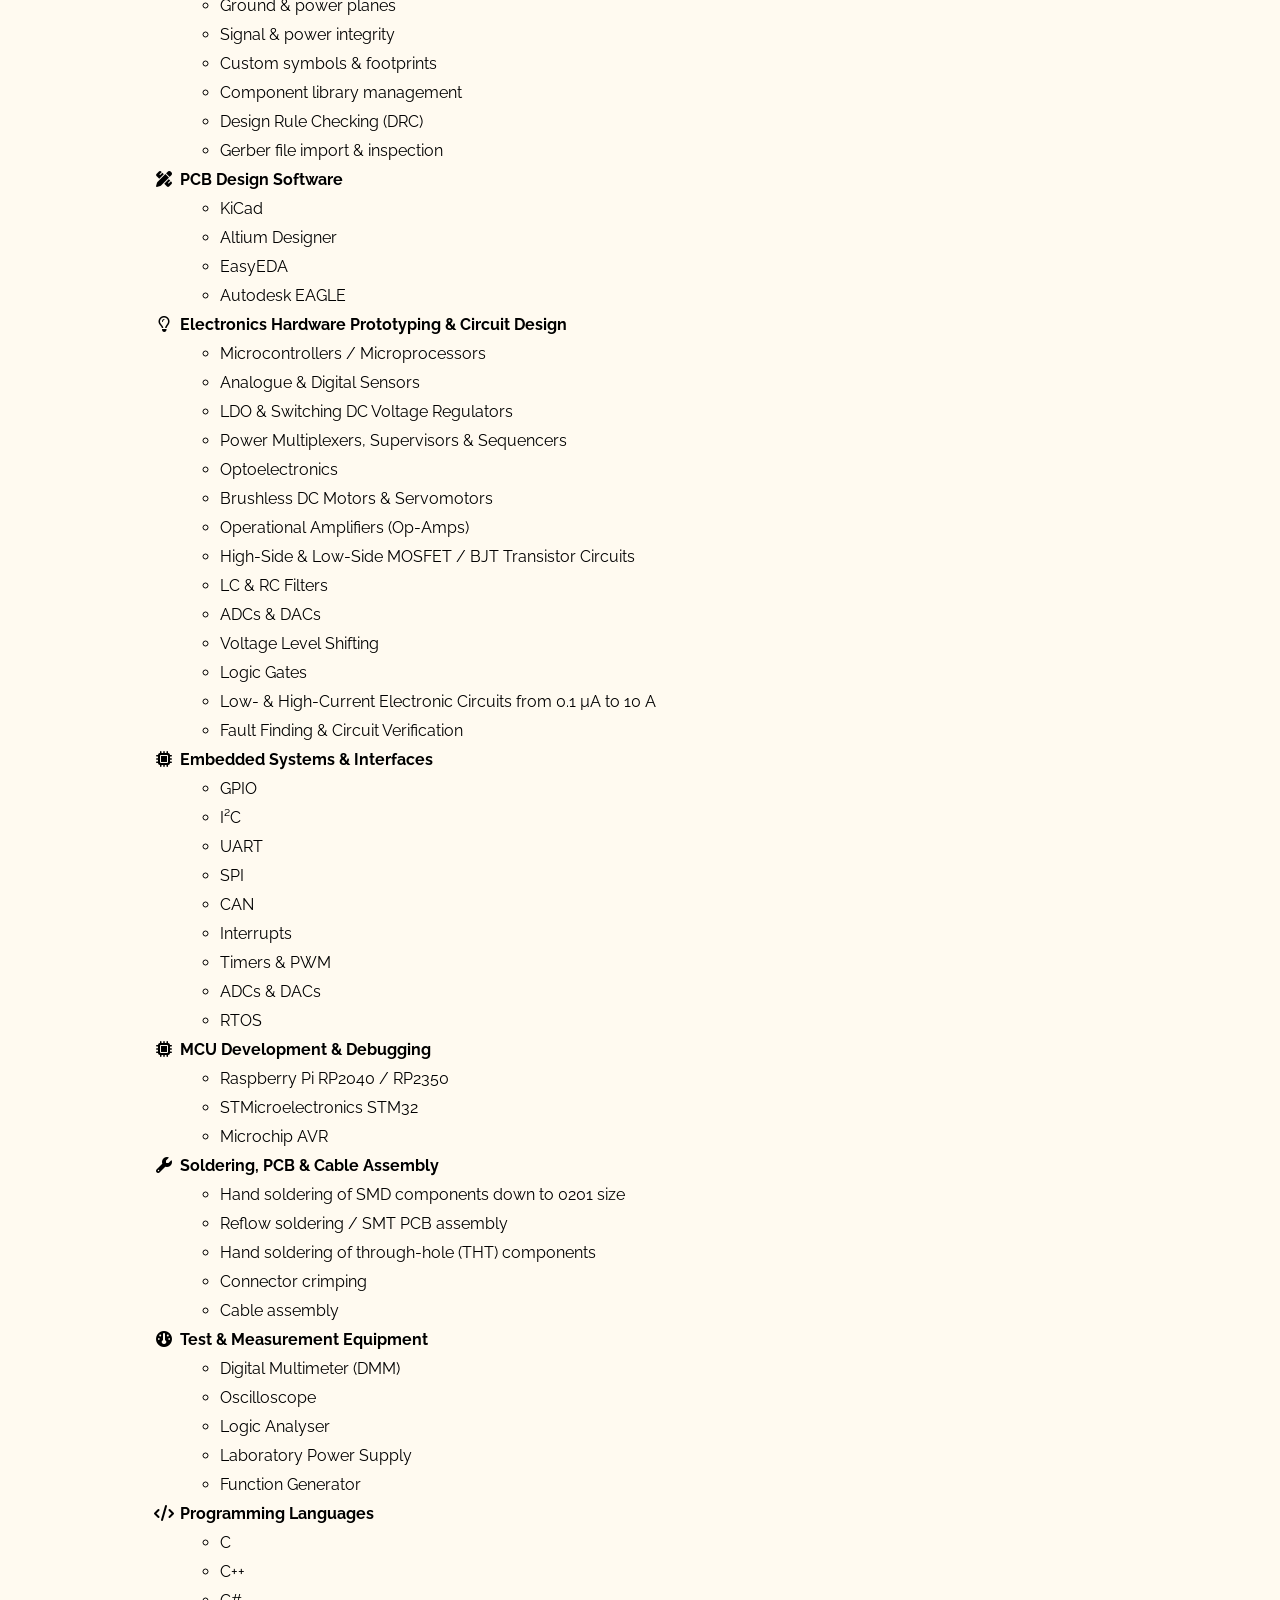
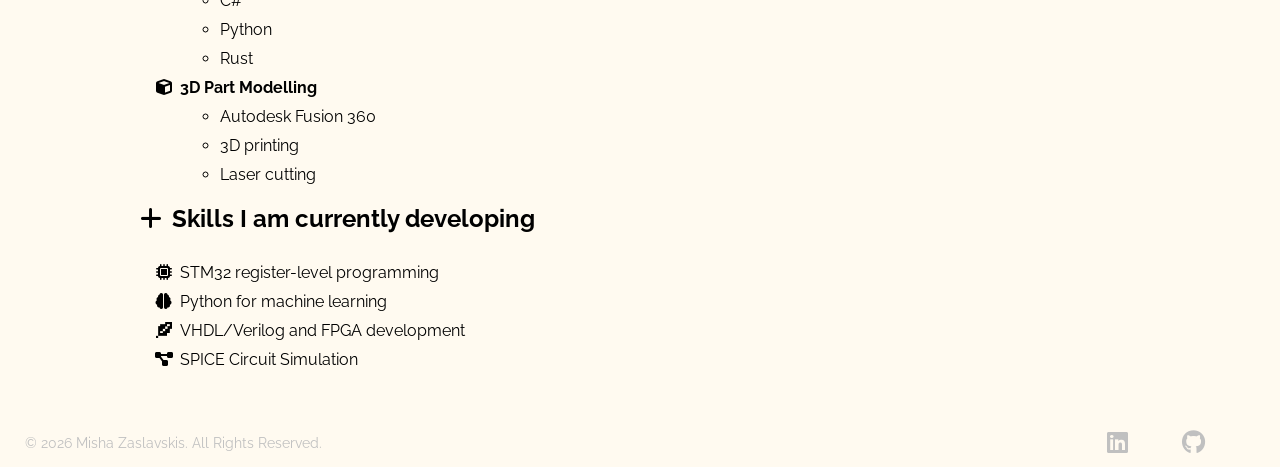
==== commit d9f3a7c1: "Updating the new skills learning" ====
--- a/index.html
+++ b/index.html
@@ -4,7 +4,7 @@
 <head>
   <meta charset="UTF-8">
   <meta name="viewport" content="width=device-width, initial-scale=1.0">
-  <title>Mihails Zaslavskis</title>
+  <title>Misha Zaslavskis</title>
   <!-- Google Fonts CDN -->
   <link rel="preconnect" href="https://fonts.googleapis.com">
   <link rel="preconnect" href="https://fonts.gstatic.com" crossorigin>
@@ -232,6 +232,7 @@
           <li><span class="fa-li"><i class="fa-solid fa-microchip"></i></span>STM32 register-level programming</li>
           <li><span class="fa-li"><i class="fa-solid fa-brain"></i></span>Python for machine learning</li>
           <li><span class="fa-li"><i class="fa-brands fa-mintbit"></i></span>VHDL/Verilog and FPGA development</li>
+          <li><span class="fa-li"><i class="fa-solid fa-diagram-project"></i></span>SPICE Circuit Simulation</li>
         </ul>
       </div>
     </main>
@@ -247,4 +248,4 @@
   </footer>
 </body>
 
-</html>+</html>
